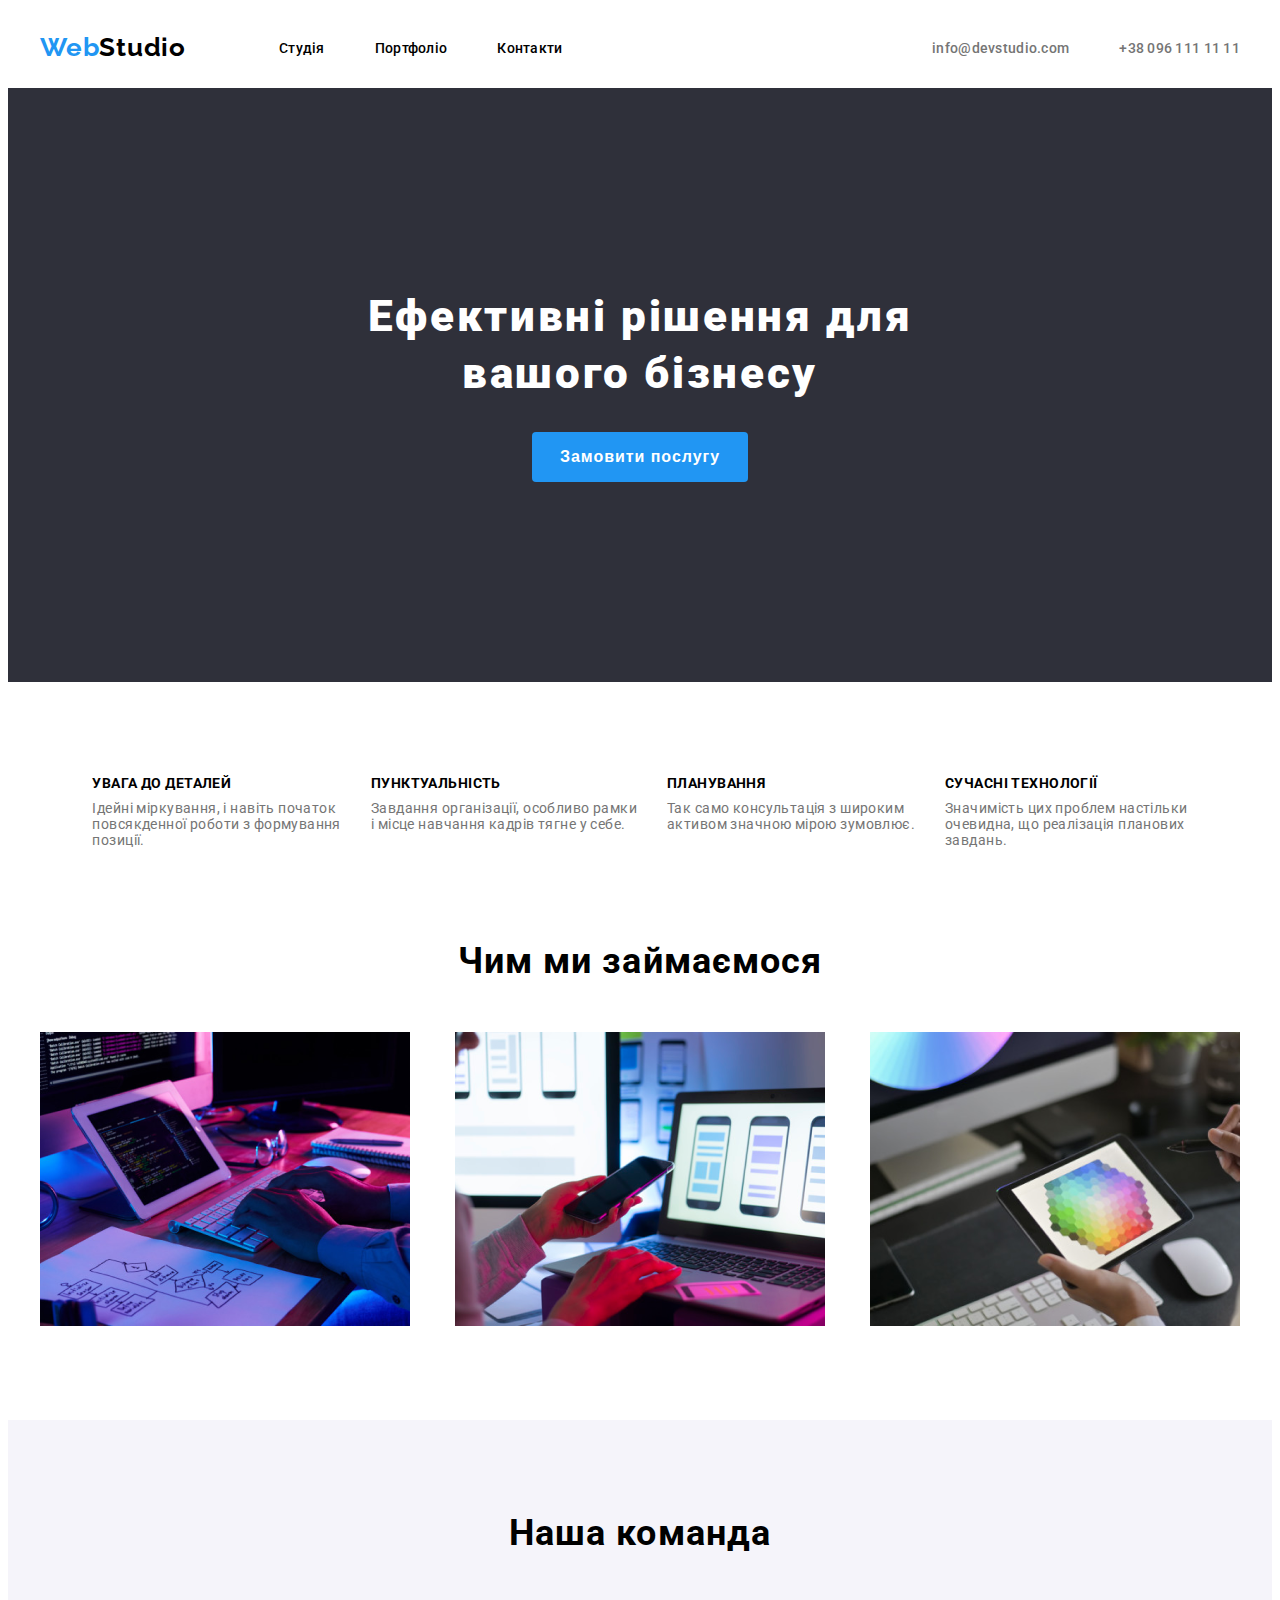
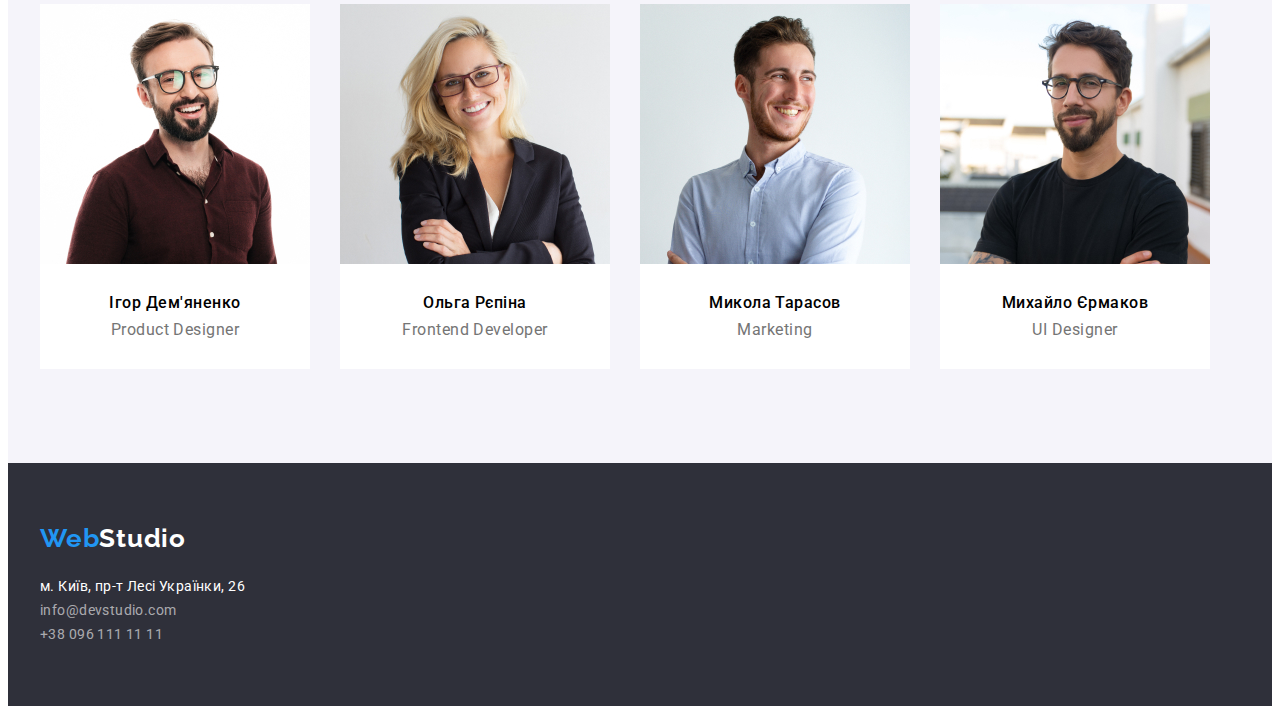
==== index.html @ 675ddae7 "first commit" ====
<!DOCTYPE html>
<html lang="en">

<head>
    <meta charset="UTF-8">
    <meta name="viewport" content="width=device-width, initial-scale=1.0">
    <title>Document</title>
    <link rel="stylesheet"
        href=" https://cdnjs.cloudflare.com/ajax/libs/modern-normalize/2.0.0/modern-normalize.min.css "
        integrity="sha512-4xo8blKMVCiXpTaLzQSLSw3KFOVPWhm/TRtuPVc4WG6kUgjH6J03IBuG7JZPkcWMxJ5huwaBpOpnwYElP/m6wg =="
        crossorigin="anonymous" referrerpolicy="no-referrer" />
    <link rel="preconnect" href="https://fonts.googleapis.com">
    <link rel="preconnect" href="https://fonts.gstatic.com" crossorigin>
    <link
        href="https://fonts.googleapis.com/css2?family=Raleway:wght@700&family=Roboto:wght@400;500;700;900&display=swap"
        rel="stylesheet">
    <!-- <link rel="stylesheet" href=" https://cdnjs.cloudflare.com/ajax/libs/meyer-reset/2.0/reset.min.css " /> -->
    <link rel="stylesheet" href="./css/reset.css">
    <link rel="stylesheet" href="./css/style.css">
</head>

<body>
    <!--Шапка-->
    <header class="header">
        <div class="container">
            <div class="header-wrap">
                <a href="" class="logo">Web<span class="header-logo">Studio</span></a>
                <!--Навігація-->
                <nav class="nav">
                    <ul class="nav-list">
                        <li class="nav-list-item"><a href="./index.html" class="nav-list-link">Студія</a></li>
                        <li class="nav-list-item"><a href="./portfolio.html" class="nav-list-link">Портфоліо</a></li>
                        <li class="nav-list-item"><a href="" class="nav-list-link">Контакти</a></li>
                    </ul>
                </nav>
                <ul class="contacts-list">
                    <li class="contacts-list-item"><a href="mailto:" class="contacts-list-link">info@devstudio.com</a>
                    </li>
                    <li class="contacts-list-item"><a href="tel:" class="contacts-list-link">+38 096 111 11 11</a></li>
                </ul>
            </div>
        </div>
    </header>
    <main>
        <!--Секція герой-->
        <section class="section-hero">
            <div class="container">
                <h1 class="section-hero-title">Ефективні рішення для вашого бізнесу</h1>
                <button class="section-hero-btn">Замовити послугу</button>
            </div>
        </section>
        <!--Особливості-->
        <section class="section-features">
            <div class="container">
                <ul class="features-list">
                    <li class="features-list-item-first">
                        <h2 class="features-list-title">УВАГА ДО ДЕТАЛЕЙ</h2>
                        <p class="features-list-desc">
                            Ідейні міркування, і навіть початок<br>
                            повсякденної роботи з формування<br>
                            позиції.
                        </p>
                    </li>
                    <li class="features-list-item-second">
                        <h2 class="features-list-title">ПУНКТУАЛЬНІСТЬ</h2>
                        <p class="features-list-desc">
                            Завдання організації, особливо рамки<br>
                            і місце навчання кадрів тягне у себе.
                        </p>
                    </li>
                    <li class="features-list-item-third">
                        <h2 class="features-list-title">ПЛАНУВАННЯ</h2>
                        <p class="features-list-desc">
                            Так само консультація з широким<br>
                            активом значною мірою зумовлює.
                        </p>
                    </li>
                    <li class="features-list-item-fourth">
                        <h2 class="features-list-title">СУЧАСНІ ТЕХНОЛОГІЇ</h2>
                        <p class="features-list-desc">
                            Значимість цих проблем настільки<br>
                            очевидна, що реалізація планових<br>
                            завдань.
                        </p>
                    </li>
                </ul>
            </div>
            </div>
        </section>
        <!--Чим ми займаємося-->
        <section class="section-work">
            <div class="container">
                <h3 class="section-work-title">Чим ми займаємося</h3>
                <ul class="work-list">
                    <li class="work-list-item"><img src="./imeges/box 1.png" alt="Зображення" class="work-list-img">
                    </li>
                    <li class="work-list-item"><img src="./imeges/box 2.png" alt="Зображення" class="work-list-img">
                    </li>
                    <li class="work-list-item"><img src="./imeges/box 3.png" alt="Зображення" class="work-list-img">
                    </li>
                </ul>
            </div>
        </section>
        <!--Наша команда-->
        <section class="section-team">
            <div class="container">
                <h4 class="section-team-title">Наша команда</h4>
                <div class="section-team-wrap">
                    <ul class="team-list">
                        <li class="team-list-item">
                            <img src="./imeges/Igor.jpg" alt="Зображення" class="team-list-img" />
                            <div class="team-content-wrap">
                            <h5 class="team-list-title">Ігор Дем'яненко</h5>
                            <p class="team-list-desc">
                                Product Designer
                            </p>
                            </div>
                        </li>
                        <li class="team-list-item">
                            <img src="./imeges/Olga.jpg" alt="Зображення" class="team-list-img" />
                            <div class="team-content-wrap">
                            <h5 class="team-list-title">Ольга Рєпіна</h5>
                            <p class="team-list-desc">
                                Frontend Developer
                            </p>
                            </div>
                        </li>
                        <li class="team-list-item">
                            <img src="./imeges/Nikola.jpg" alt="Зображення" class="team-list-img" />
                            <div class="team-content-wrap">
                            <h5 class="team-list-title">Микола Тарасов</h5>
                            <p class="team-list-desc">
                                Marketing
                            </p>
                            </div>
                        </li>
                        <li class="team-list-item">
                            <img src="./imeges/Mihail (2).jpg" alt="Зображення" class="team-list-img" />
                            <div class="team-content-wrap">
                            <h5 class="team-list-title">Михайло Єрмаков</h5>
                            <p class="team-list-desc">
                                UI Designer
                            </p>
                            </div>
                        </li>
                    </ul>
                </div>
            </div>
        </section>
    </main>
    <!--Підвал-->
    <footer class="footer">
        <div class="container">
            <a href="" class="logo">Web<span class="footer-logo">Studio</span></a>
            <address class="address">
                <ul class="address-list">
                    <li class="adress-list-item">
                        <a href="https://www.google.com/maps/place/%D0%B1%D1%83%D0%BB%D1%8C%D0%B2%D0%B0%D1%80+%D0%9B%D0%B5%D1%81%D1%96+%D0%A3%D0%BA%D1%80%D0%B0%D1%97%D0%BD%D0%BA%D0%B8,+26,+%D0%9A%D0%B8%D1%97%D0%B2,+02000/@50.4265807,30.5358109,17z/data=!3m1!4b1!4m6!3m5!1s0x40d4cf0e033ecbe9:0x57a4dffefec77da0!8m2!3d50.4265807!4d30.5383858!16s%2Fg%2F1tctq5jv?hl=uk-UK&entry=ttu"
                            target="_blank" class="address-list-link location-link">м. Київ, пр-т Лесі Українки, 26</a></li>
                    <li class="adress-list-item"><a href="mailto:" class="address-list-link">info@devstudio.com</a></li>
                    <li class="adress-list-item"><a href="tell:" class="address-list-link">+38 096 111 11 11</a></li>
                </ul>
            </address>
        </div>
    </footer>
</body>

</html>
---- css/style.css ----
body {
   font-family: Roboto;
   font-size: 14px;
}

:root {
   --main-white-color: rgba(255, 255, 255, 1);
   --menu-nav: rgba(33, 33, 33, 1);
   --accent-color: rgba(33, 150, 243, 1);
   --main-text-color: rgba(0, 0, 0, 1);
   --second-text-color: rgba(117, 117, 117, 1);
   
   --footer-adress: rgba(255, 255, 255, 0.6);
   --team-background-color: rgba(245, 244, 250, 1);
   --second-page-container-bg: rgba(238, 238, 238, 1);
   --portfolio-line: rgba(236, 236, 236, 1);
}

.container {
   width: 1200px;
   padding-left: 15px;
   padding-right: 15px;
   margin: 0 auto;
}

.logo {
   font-family: Raleway;
   font-size: 26px;
   font-weight: 700;
   line-height: 1.2;
   letter-spacing: 0.03em;
   color: var(--accent-color);
}

.header-logo{
   color: var(--main-text-color);
}

.header-wrap{
   display: flex;
   gap: 93px;
   align-items: center;
}

.nav-list{
   display: flex;
   gap: 50px;
}

.nav-list-item{
   padding-top: 32px;
   padding-bottom: 32px;
}

.contacts-list{
   display: flex;
   margin-left: auto;
   gap: 50px;
}

.nav-list-link {
   font-weight: 500;
   line-height: 1;
   letter-spacing: 0.02em;
   color: var(--main-text-color);
}

.contacts-list-link {
   font-weight: 500;
   line-height: 1;
   letter-spacing: 0.02em;
   color: var(--second-text-color);
}

.nav-list-link:hover,
.contacts-list-link:hover {
   color: rgba(33, 150, 243, 1);
}

.section-hero {
   padding-top: 200px;
   padding-bottom: 200px;
   background-color: rgba(47, 48, 58, 1);
}

.hero-title {
   font-size: 44px;
   font-weight: 900;
   line-height: 1;
   letter-spacing: 0.06em;
}

.hero-btn {
   font-size: 16px;
   font-weight: 700;
   line-height: 1, 1;
   letter-spacing: 0.06em;
}

.features-list{
   display: flex;
   justify-content: center;
   gap: 30px;
}

.features-list-title {
   font-size: 14px;
   font-weight: 700;
   line-height: 1;
   letter-spacing: 0.03em;
   color: var(--main-text-color);
}

.features-list-desc{
   font-size: 14px;
   font-weight: 400;
   line-height: 1, 1;
   letter-spacing: 0.03em;
   color: var(--second-text-color);
   margin-top: 10px;
}

.work-list{
   display: flex;
   justify-content:space-between;
}

.section-work-title {
   font-size: 36px;
   font-weight: 700;
   line-height: 1, 2;
   letter-spacing: 0.03em;
   margin-bottom: 50px;
}

.team-title {
   font-size: 36px;
   font-weight: 700;
   line-height: 1, 2;
   letter-spacing: 0.03em;
}




.section-hero-title{
      font-size: 44px;
      font-weight: 900;
      line-height: 1.3;
      letter-spacing: 0.06em;
      text-align: center;
      max-width: 696px;
      margin: 0 auto;
      color: var(--main-white-color);
}

.section-hero-btn{
   width: 216px;
   height: 50px;
   border-radius: 4px;
   background-color: var(--accent-color);
      font-size: 16px;
      font-weight: 700;
      line-height: 1.8;
      letter-spacing: 0.06em;
      text-align: center;
      color: var(--main-white-color);
      display: block;
      margin: 0 auto;
      margin-top: 30px;
}

.section-features {
   padding-top: 94px;
   padding-bottom: 94px;
}

.section-work {
   padding-bottom: 94px;
}

.section-work-title{
      font-size: 36px;
      font-weight: 700;
      line-height: 1.1;
      letter-spacing: 0.03em;
      text-align: center;
}

.section-team {
   padding-top: 94px;
   padding-bottom: 94px;
   background-color: var(--team-background-color);
}

.section-team-title{
      font-size: 36px;
      font-weight: 700;
      line-height: 1.1;
      letter-spacing: 0.03em;
      text-align: center;
      margin-bottom: 50px;
}

.team-list-item{
   background-color: var(--main-white-color);
}

.team-list-title{
      font-size: 16px;
      font-weight: 500;
      line-height: 1.1;
      letter-spacing: 0.03em;
      color: var(--main-text-color);
      text-align: center;
}

.team-list-desc{
      font-size: 16px;
      font-weight: 400;
      line-height: 1.1;
      letter-spacing: 0.03em;
      text-align: center;
      color: var(--second-text-color);
      margin-top: 10px;
}

.team-list{
   display: flex;
   gap: 30px;
}

.team-content-wrap{
   padding-top: 30px;
   padding-bottom: 30px;
}

.footer {
   padding-top: 60px;
   padding-bottom: 60px;
}


.portfolio-section {
   padding-top: 94px;
   padding-bottom: 94px;
}

.filters-list {
   margin-bottom: 30px;
}

.footer{
   padding-top: 60px;
   padding-bottom: 60px;
   background-color: rgba(47, 48, 58, 1);
}

.footer-logo{
   font-size: 26px;
   font-weight: 700;
   line-height: 31px;
   letter-spacing: 0.03em;
   text-align: left;
   color: var(--accent-color);
}

.footer-logo{
      color: var(--main-white-color)
}

.address-list-link{
   font-weight: 400;
   font-size: 14px;
   letter-spacing: 0.03em;
   line-height: 24px;
   text-align: left;
   color: var(--footer-adress);
}

.location-link{
   color: var(--main-white-color);
}

.address{
   margin-top: 20px;
}

/* portfolio */

.section-portfolio{
   padding-top: 94px;
   padding-bottom: 94px;
}

.filters-list{
   margin-bottom: 50px;
   gap: 8px;
   display: flex;
   justify-content: center;
}

.filters-list-item{
      font-size: 16px;
      font-weight: 500;
      line-height: 1;
      letter-spacing: 0.03em;
      text-align: center;
}

.filters-list-btn{
      font-size: 16px;
      font-weight: 500;
      line-height: 1;
      letter-spacing: 0.03em;
      text-align: center;
      padding: 6px 22px;
      background-color: var(--team-background-color);
      color: var(--menu-nav);
}

.filters-list-btn:hover{
   background-color: var(--accent-color);
   color: var(--main-white-color);
}

.portfolio-list{
   display: flex;
   flex-wrap: wrap;
   gap: 30px;
}

.portfolio-list-item{
   border: 1px solid rgba(238, 238, 238, 1);
   width: calc((100% - 60px)/3);
}

.portfolio-list-title{
      font-size: 18px;
      font-weight: 700;
      line-height: 2;
      letter-spacing: 0.06em;
      margin-bottom: 4px;
}

.portfolio-list-text{
      font-size: 16px;
      font-weight: 400;
      line-height: 1;
      letter-spacing: 0.03em;
}

.portfolio-list-div{
   padding: 20px 24px;
}
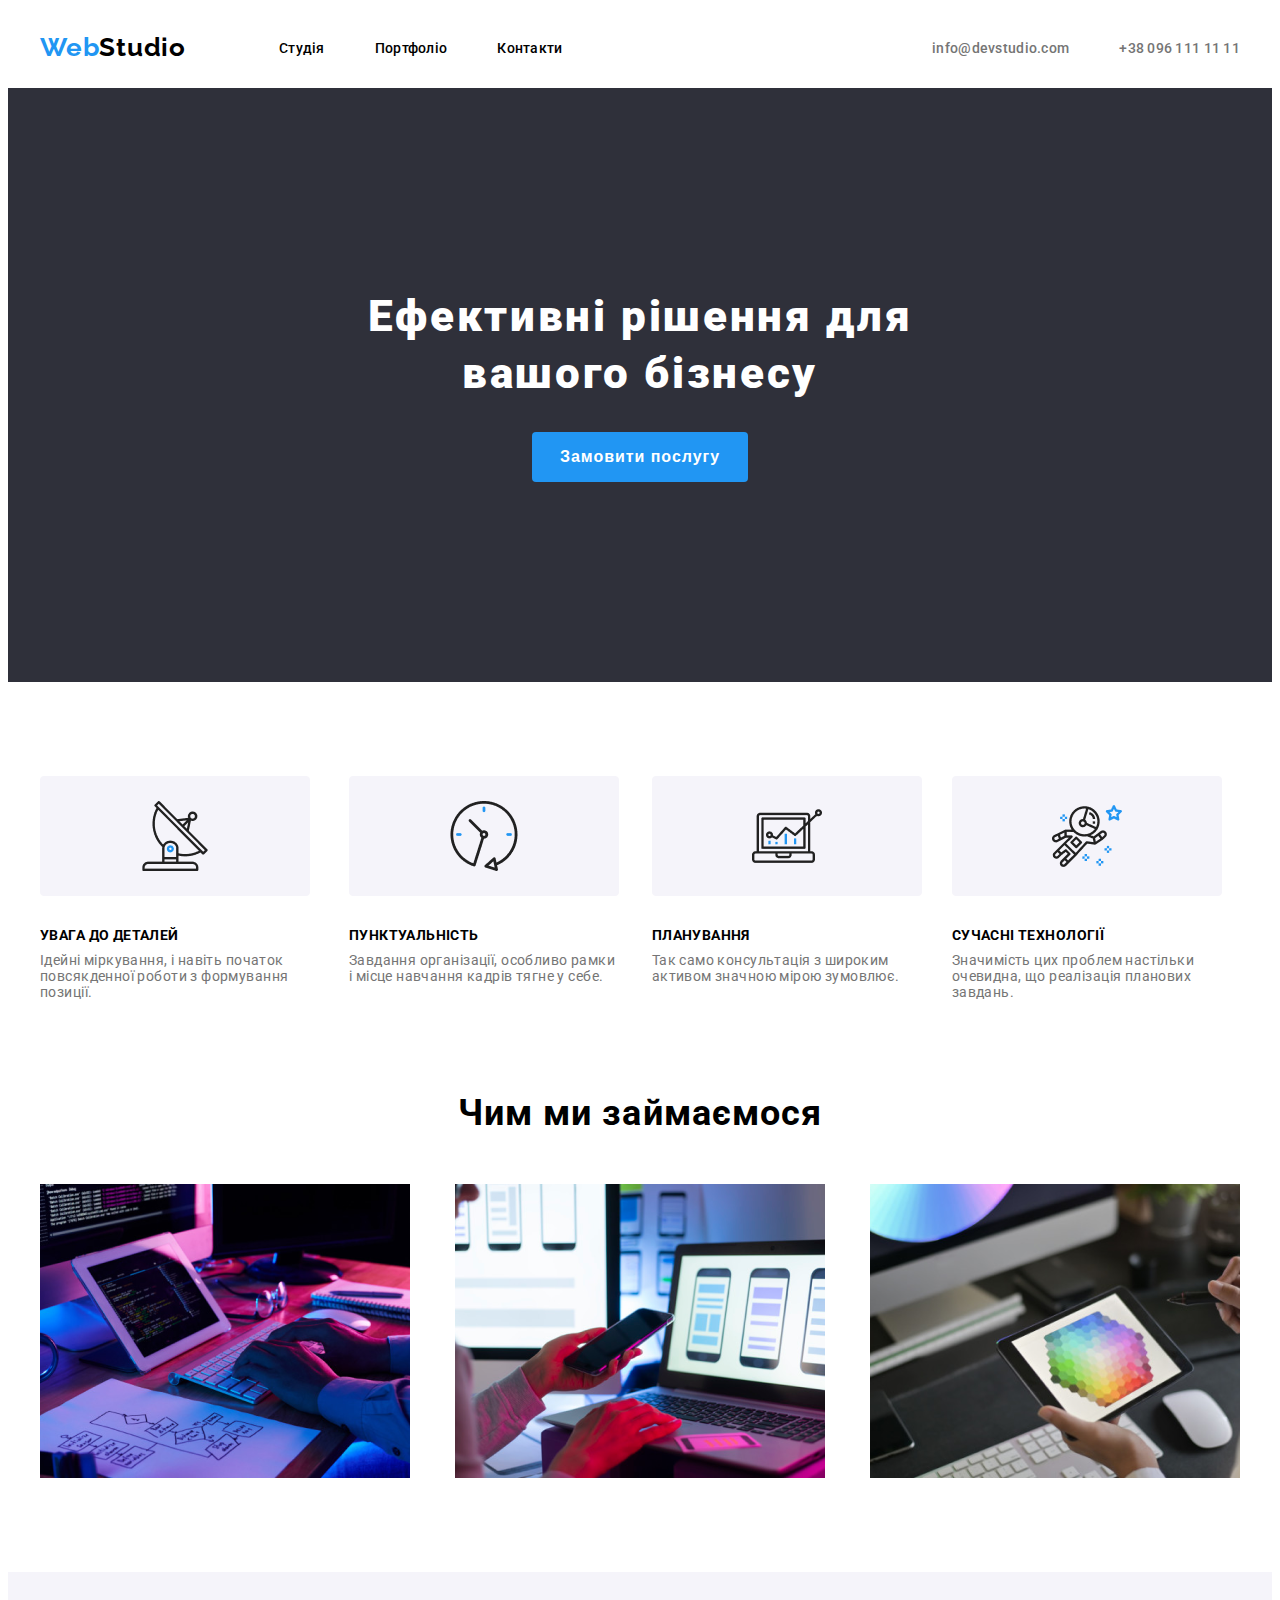
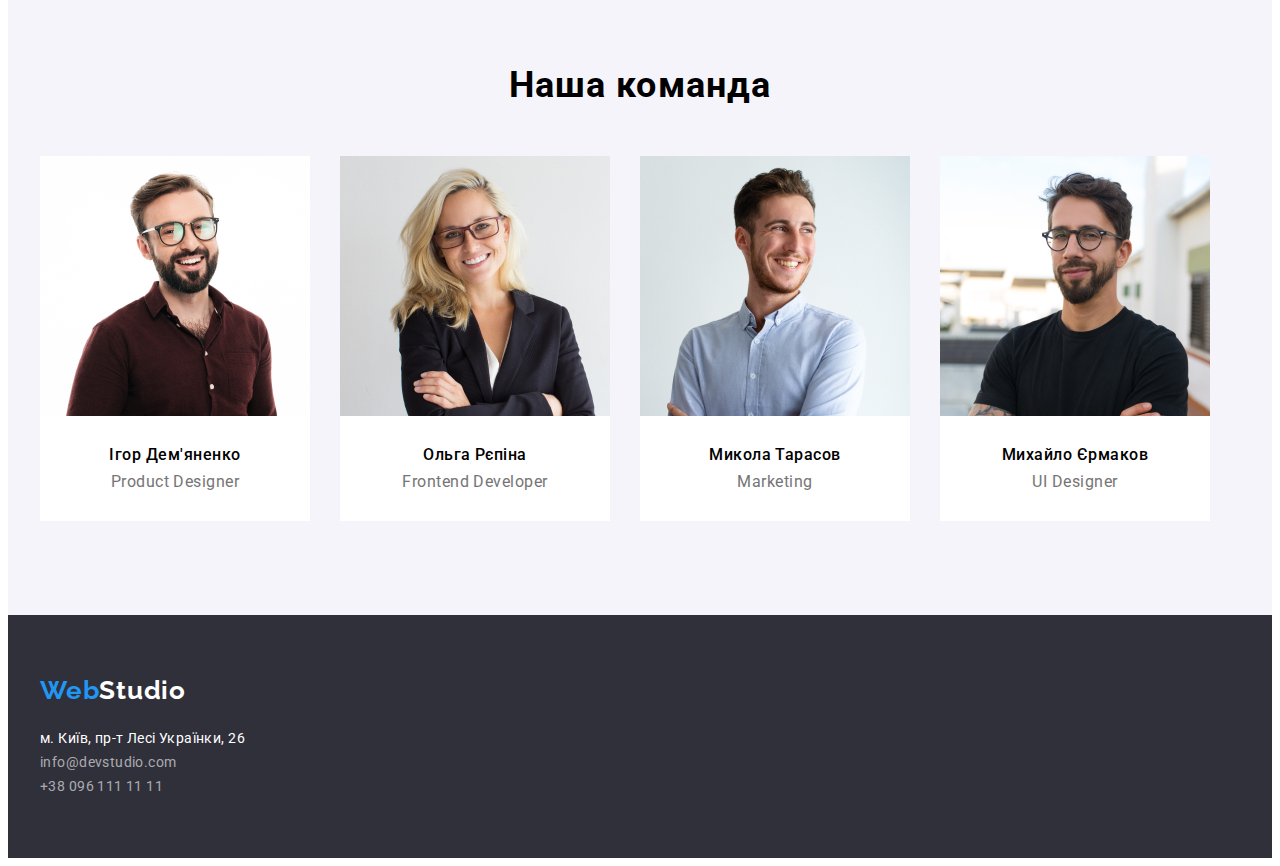
==== commit c324644f: "push" ====
--- a/index.html
+++ b/index.html
@@ -54,7 +54,7 @@
             <div class="container">
                 <ul class="features-list">
                     <li class="features-list-item-first">
-                        <h2 class="features-list-title">УВАГА ДО ДЕТАЛЕЙ</h2>
+                        <h2 class="features-list-title antena">УВАГА ДО ДЕТАЛЕЙ</h2>
                         <p class="features-list-desc">
                             Ідейні міркування, і навіть початок<br>
                             повсякденної роботи з формування<br>
@@ -62,21 +62,21 @@
                         </p>
                     </li>
                     <li class="features-list-item-second">
-                        <h2 class="features-list-title">ПУНКТУАЛЬНІСТЬ</h2>
+                        <h2 class="features-list-title clock">ПУНКТУАЛЬНІСТЬ</h2>
                         <p class="features-list-desc">
                             Завдання організації, особливо рамки<br>
                             і місце навчання кадрів тягне у себе.
                         </p>
                     </li>
                     <li class="features-list-item-third">
-                        <h2 class="features-list-title">ПЛАНУВАННЯ</h2>
+                        <h2 class="features-list-title desctop">ПЛАНУВАННЯ</h2>
                         <p class="features-list-desc">
                             Так само консультація з широким<br>
                             активом значною мірою зумовлює.
                         </p>
                     </li>
                     <li class="features-list-item-fourth">
-                        <h2 class="features-list-title">СУЧАСНІ ТЕХНОЛОГІЇ</h2>
+                        <h2 class="features-list-title astronaft">СУЧАСНІ ТЕХНОЛОГІЇ</h2>
                         <p class="features-list-desc">
                             Значимість цих проблем настільки<br>
                             очевидна, що реалізація планових<br>
--- a/css/style.css
+++ b/css/style.css
@@ -352,4 +352,40 @@
 
 .portfolio-list-div{
    padding: 20px 24px;
+}
+
+.antena::before{
+   content: "";
+   background-image: url("/imeges/antena.png");
+   width: 270px;
+   height: 120px;
+   display: inline-block;
+   margin-bottom: 30px;
+}
+
+.clock::before{
+   content: "";
+   background-image: url("/imeges/clock.png");
+   width: 270px;
+   height: 120px;
+   display: inline-block;
+   margin-bottom: 30px;
+}
+
+.desctop::before{
+   content: "";
+   background-image: url("/imeges/desctop.png");
+   width: 270px;
+   height: 120px;
+   display: inline-block;
+   margin-bottom: 30px;
+}
+
+.astronaft::before{
+   content: "";
+   background-image: url("/imeges/astronaft.png");
+   width: 270px;
+   height: 120px;
+   display: inline-block;
+   margin-bottom: 30px;
 }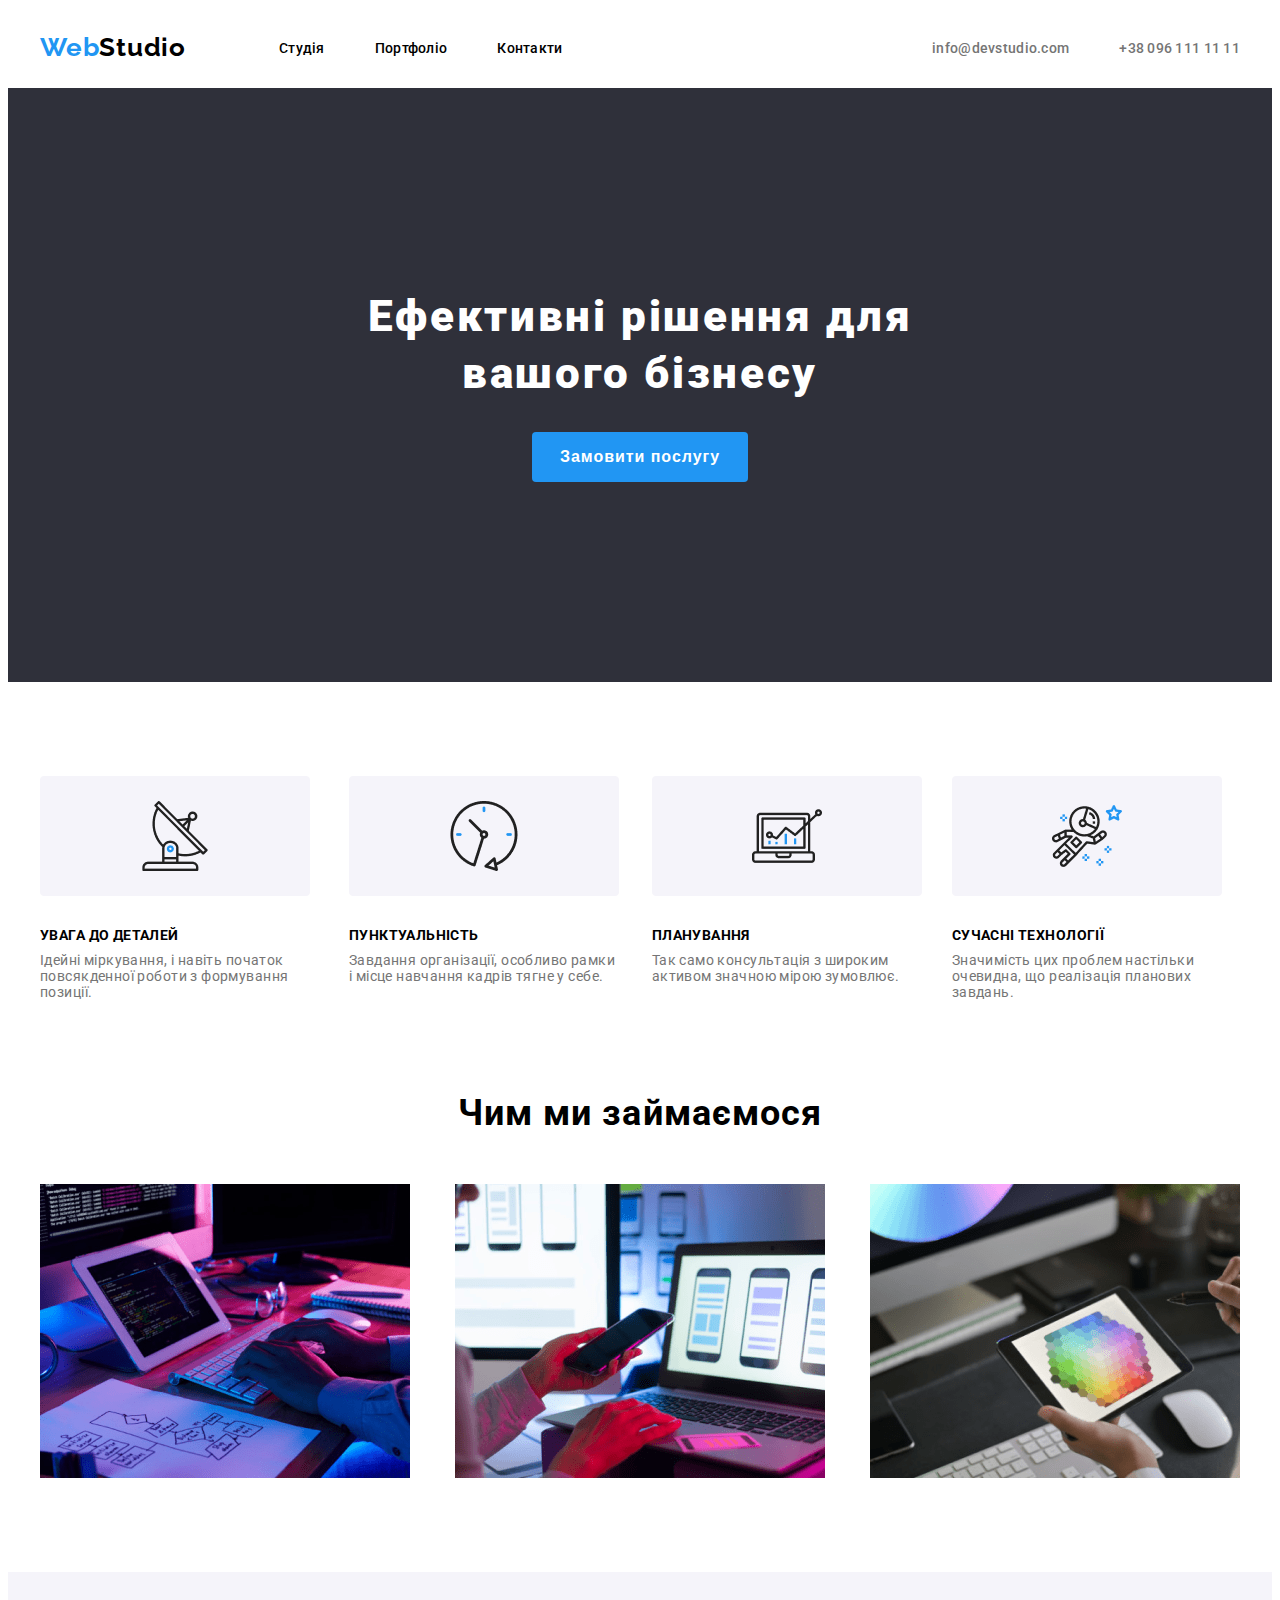
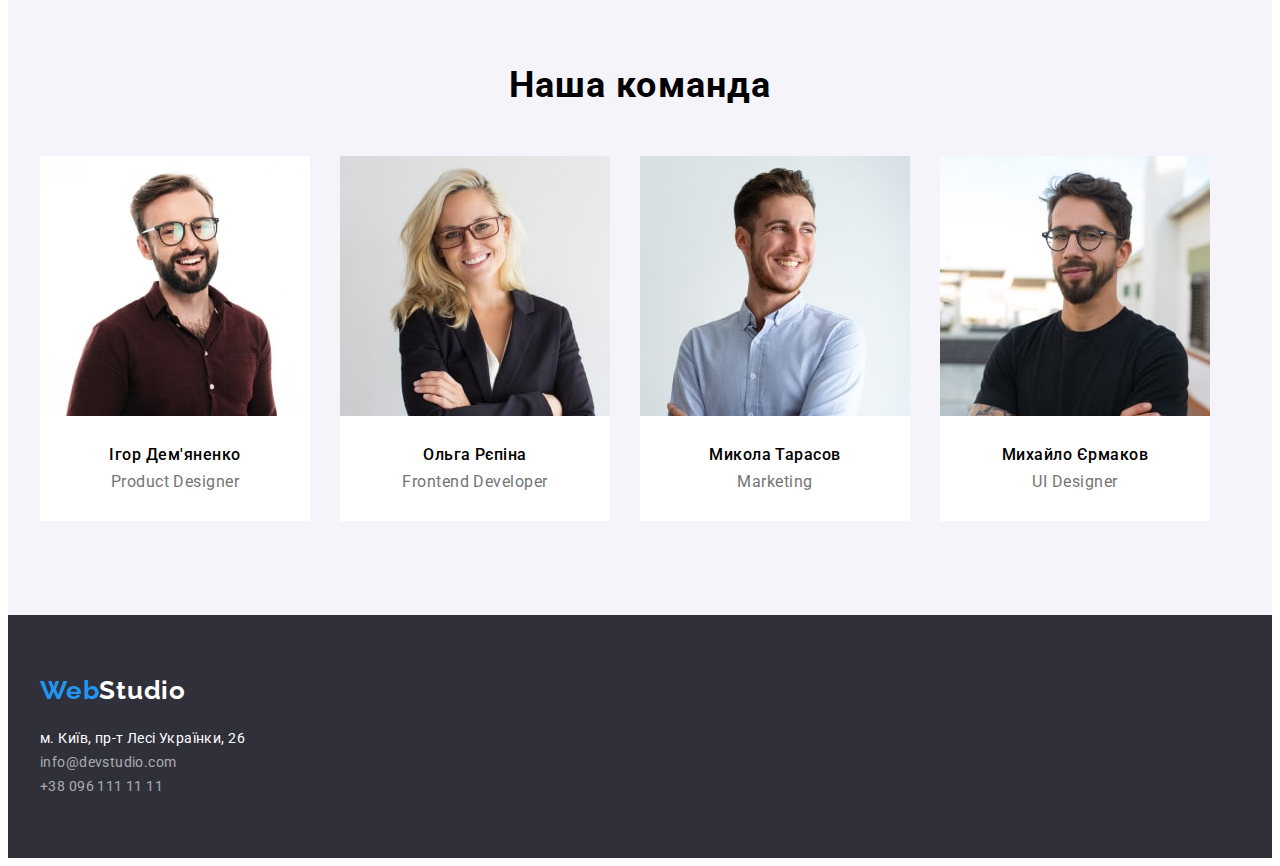
==== commit 11fde441: "push" ====
--- a/index.html
+++ b/index.html
@@ -92,11 +92,11 @@
             <div class="container">
                 <h3 class="section-work-title">Чим ми займаємося</h3>
                 <ul class="work-list">
-                    <li class="work-list-item"><img src="./imeges/box 1.png" alt="Зображення" class="work-list-img">
+                    <li class="work-list-item"><img src="./imeges/box 1-min.png" alt="Зображення" class="work-list-img">
                     </li>
-                    <li class="work-list-item"><img src="./imeges/box 2.png" alt="Зображення" class="work-list-img">
+                    <li class="work-list-item"><img src="./imeges/box 2-min.png" alt="Зображення" class="work-list-img">
                     </li>
-                    <li class="work-list-item"><img src="./imeges/box 3.png" alt="Зображення" class="work-list-img">
+                    <li class="work-list-item"><img src="./imeges/box 3-min.png" alt="Зображення" class="work-list-img">
                     </li>
                 </ul>
             </div>
@@ -108,7 +108,7 @@
                 <div class="section-team-wrap">
                     <ul class="team-list">
                         <li class="team-list-item">
-                            <img src="./imeges/Igor.jpg" alt="Зображення" class="team-list-img" />
+                            <img src="./imeges/Igor-min.jpg" alt="Зображення" class="team-list-img" />
                             <div class="team-content-wrap">
                             <h5 class="team-list-title">Ігор Дем'яненко</h5>
                             <p class="team-list-desc">
@@ -117,7 +117,7 @@
                             </div>
                         </li>
                         <li class="team-list-item">
-                            <img src="./imeges/Olga.jpg" alt="Зображення" class="team-list-img" />
+                            <img src="./imeges/Olga-min.jpg" alt="Зображення" class="team-list-img" />
                             <div class="team-content-wrap">
                             <h5 class="team-list-title">Ольга Рєпіна</h5>
                             <p class="team-list-desc">
@@ -126,7 +126,7 @@
                             </div>
                         </li>
                         <li class="team-list-item">
-                            <img src="./imeges/Nikola.jpg" alt="Зображення" class="team-list-img" />
+                            <img src="./imeges/Nikola-min.jpg" alt="Зображення" class="team-list-img" />
                             <div class="team-content-wrap">
                             <h5 class="team-list-title">Микола Тарасов</h5>
                             <p class="team-list-desc">
@@ -135,7 +135,7 @@
                             </div>
                         </li>
                         <li class="team-list-item">
-                            <img src="./imeges/Mihail (2).jpg" alt="Зображення" class="team-list-img" />
+                            <img src="./imeges/Mihail-min.jpg" alt="Зображення" class="team-list-img" />
                             <div class="team-content-wrap">
                             <h5 class="team-list-title">Михайло Єрмаков</h5>
                             <p class="team-list-desc">
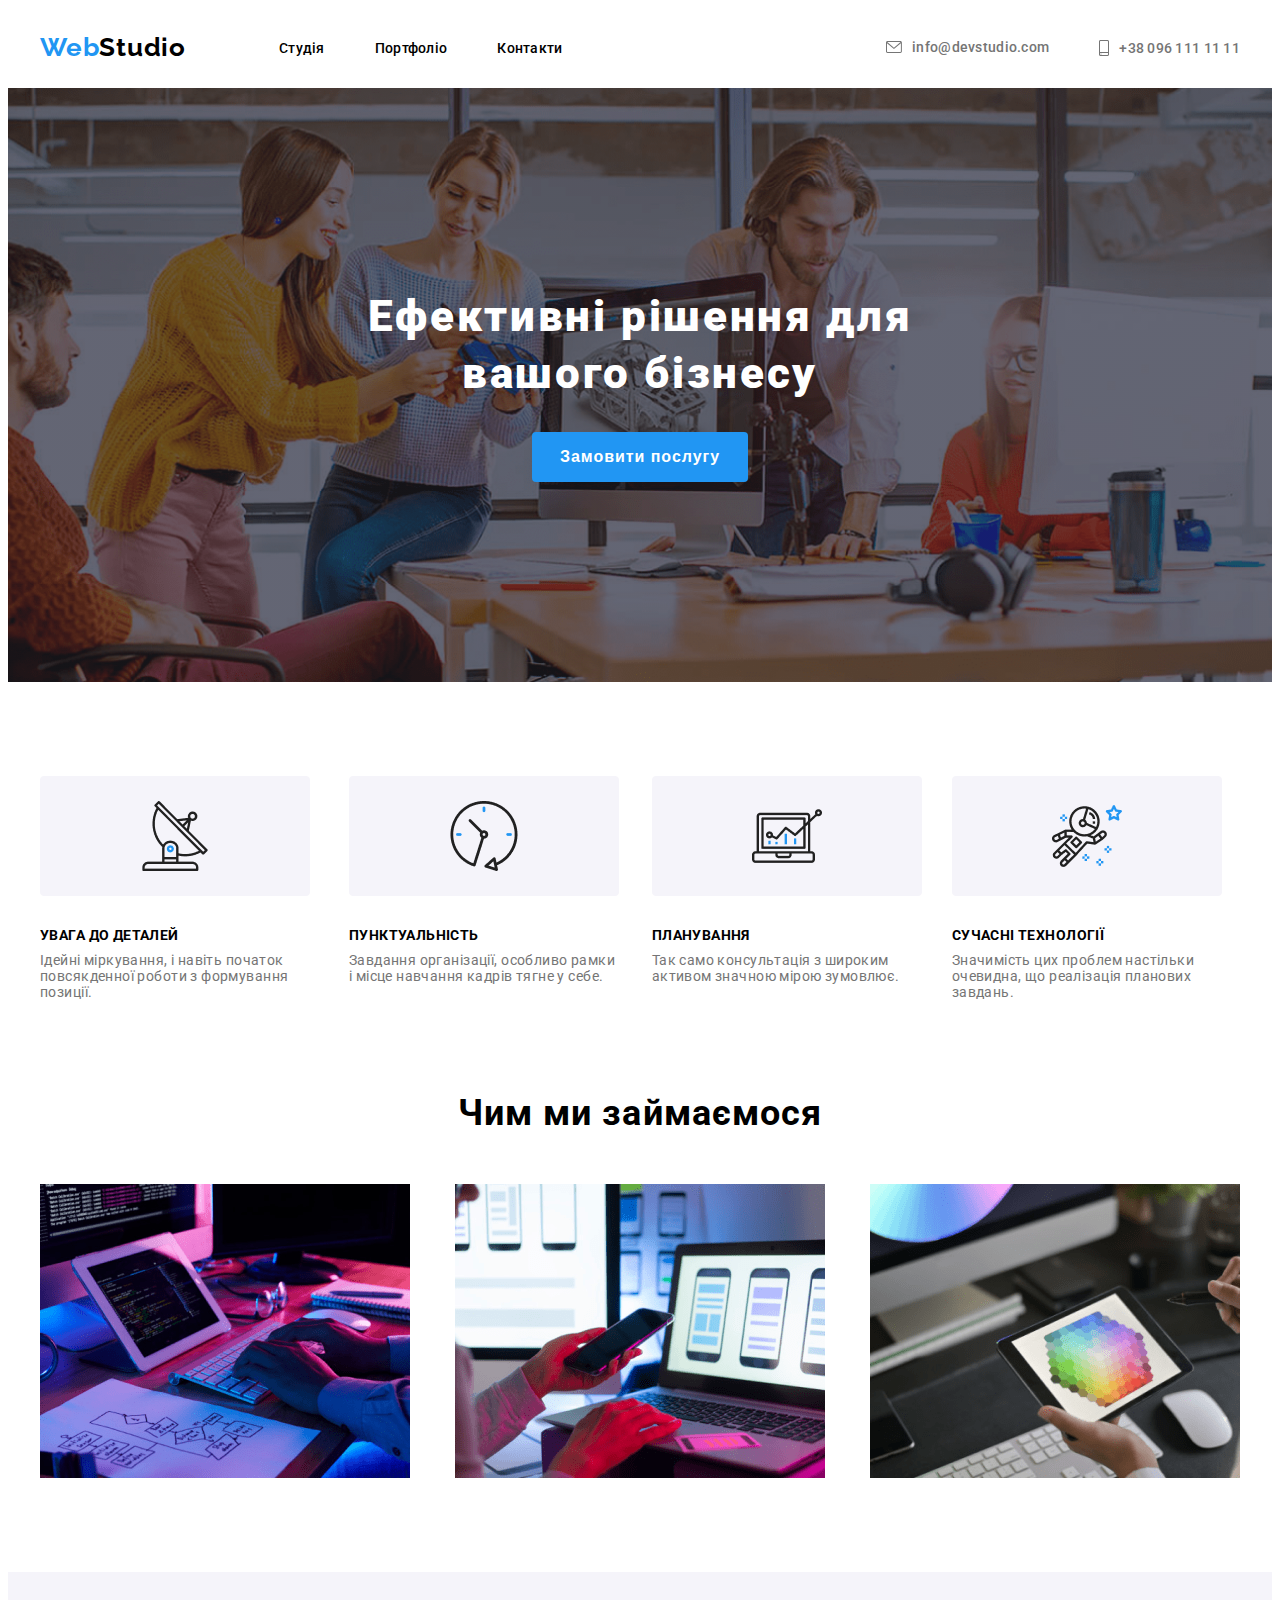
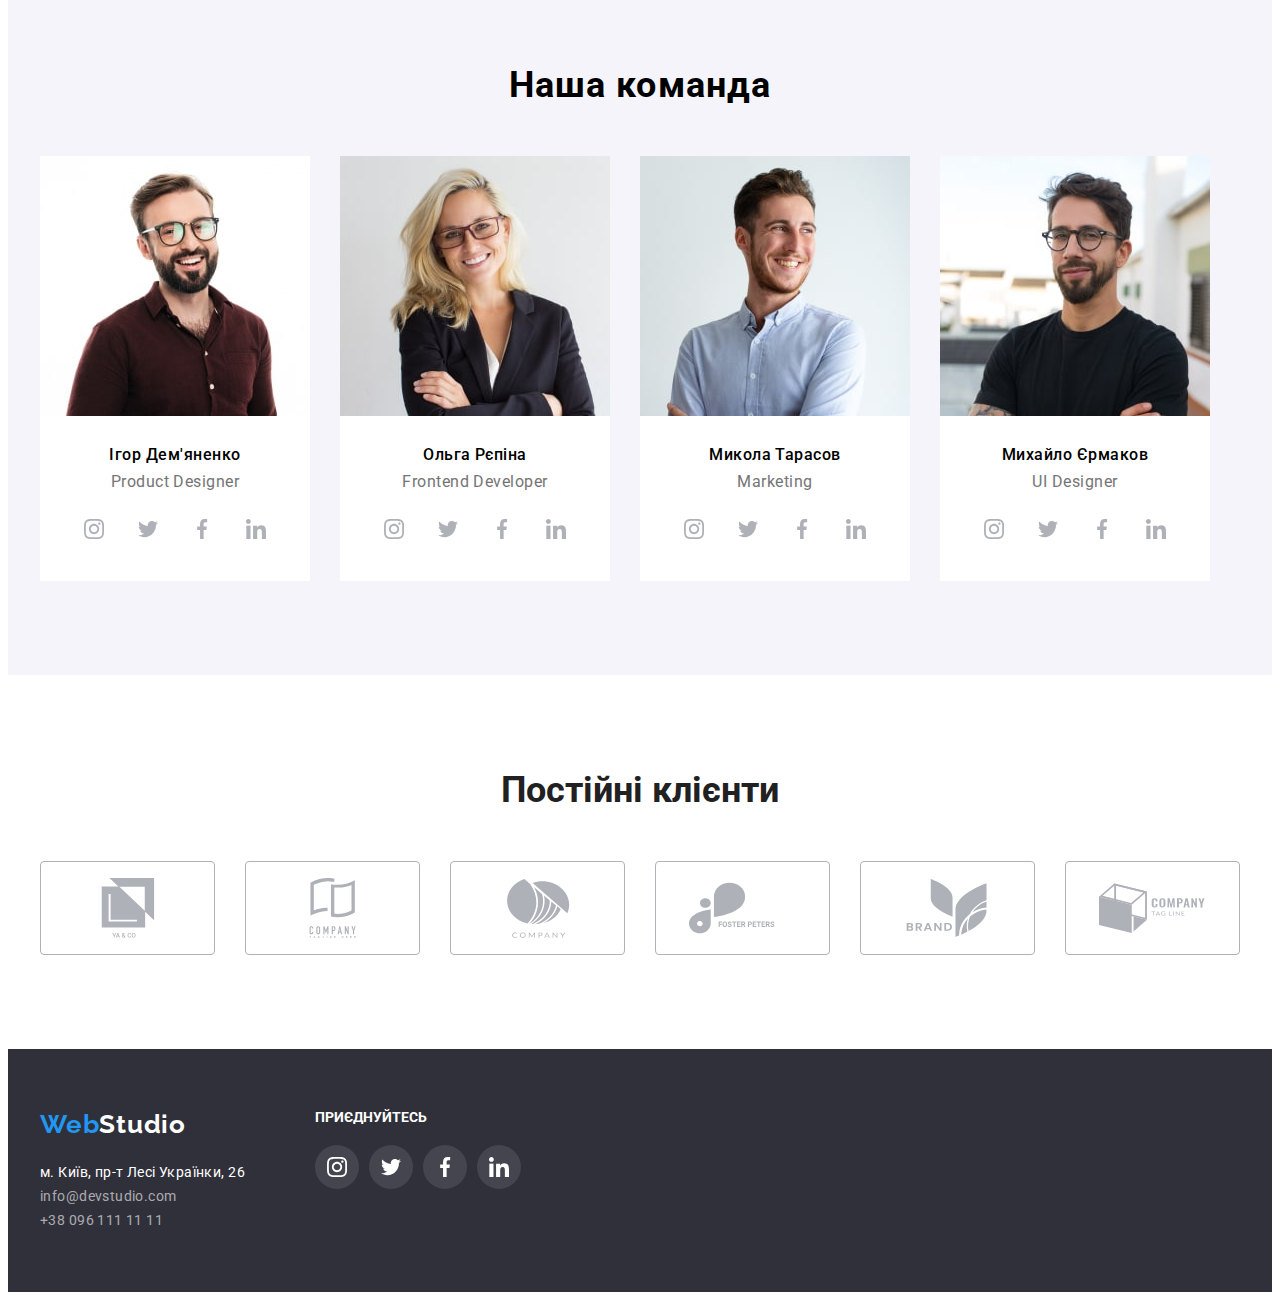
==== commit fea3b6e8: "push" ====
--- a/index.html
+++ b/index.html
@@ -29,14 +29,28 @@
                 <nav class="nav">
                     <ul class="nav-list">
                         <li class="nav-list-item"><a href="./index.html" class="nav-list-link">Студія</a></li>
-                        <li class="nav-list-item"><a href="./portfolio.html" class="nav-list-link">Портфоліо</a></li>
+                        <li class="nav-list-item"><a href="./portfolio.html" class="nav-list-link">Портфоліо</a></li> 
+                        
                         <li class="nav-list-item"><a href="" class="nav-list-link">Контакти</a></li>
                     </ul>
                 </nav>
                 <ul class="contacts-list">
-                    <li class="contacts-list-item"><a href="mailto:" class="contacts-list-link">info@devstudio.com</a>
-                    </li>
-                    <li class="contacts-list-item"><a href="tel:" class="contacts-list-link">+38 096 111 11 11</a></li>
+                    <li class="contacts-list-item">
+                        <a href="" class="contacts-list-link">
+                            <svg width="16" height="12" class="contacts-list-svg">
+                                <use href="./imeges/symbol-defs.svg#icon-envelope"></use>
+                            </svg>
+                            info@devstudio.com
+                        </a>
+                    </li>
+                    <li class="contacts-list-item">
+                        <a href="" class="contacts-list-link">
+                            <svg width="10" height="16" class="contacts-list-svg">
+                                <use href="./imeges/symbol-defs.svg#icon-smartphone"></use>
+                            </svg>
+                            +38 096 111 11 11
+                        </a>
+                    </li>
                 </ul>
             </div>
         </div>
@@ -114,6 +128,36 @@
                             <p class="team-list-desc">
                                 Product Designer
                             </p>
+                            <ul class="team-social-list">
+                                <li class="team-social-list-item">
+                                    <a href="" class="team-social-list-link">
+                                        <svg width="20" height="20" class="team-social-list-svg">
+                                            <use href="./imeges/symbol-defs.svg#icon-instagram"></use>
+                                        </svg>
+                                    </a>
+                                </li>
+                                <li class="team-social-list-item">
+                                    <a href="" class="team-social-list-link">
+                                        <svg width="20" height="20" class="team-social-list-svg">
+                                            <use href="./imeges/symbol-defs.svg#icon-twitter"></use>
+                                        </svg>
+                                    </a>
+                                </li>
+                                <li class="team-social-list-item">
+                                    <a href="" class="team-social-list-link">
+                                        <svg width="20" height="20" class="team-social-list-svg">
+                                            <use href="./imeges/symbol-defs.svg#icon-facebook"></use>
+                                        </svg>
+                                    </a>
+                                </li>
+                                <li class="team-social-list-item">
+                                    <a href="" class="team-social-list-link">
+                                        <svg width="20" height="20" class="team-social-list-svg">
+                                            <use href="./imeges/symbol-defs.svg#icon-linkedin"></use>
+                                        </svg>
+                                    </a>
+                                </li>
+                            </ul>
                             </div>
                         </li>
                         <li class="team-list-item">
@@ -123,6 +167,36 @@
                             <p class="team-list-desc">
                                 Frontend Developer
                             </p>
+                            <ul class="team-social-list">
+                                <li class="team-social-list-item">
+                                    <a href="" class="team-social-list-link">
+                                        <svg width="20" height="20" class="team-social-list-svg">
+                                            <use href="./imeges/symbol-defs.svg#icon-instagram"></use>
+                                        </svg>
+                                    </a>
+                                </li>
+                                <li class="team-social-list-item">
+                                    <a href="" class="team-social-list-link">
+                                        <svg width="20" height="20" class="team-social-list-svg">
+                                            <use href="./imeges/symbol-defs.svg#icon-twitter"></use>
+                                        </svg>
+                                    </a>
+                                </li>
+                                <li class="team-social-list-item">
+                                    <a href="" class="team-social-list-link">
+                                        <svg width="20" height="20" class="team-social-list-svg">
+                                            <use href="./imeges/symbol-defs.svg#icon-facebook"></use>
+                                        </svg>
+                                    </a>
+                                </li>
+                                <li class="team-social-list-item">
+                                    <a href="" class="team-social-list-link">
+                                        <svg width="20" height="20" class="team-social-list-svg">
+                                            <use href="./imeges/symbol-defs.svg#icon-linkedin"></use>
+                                        </svg>
+                                    </a>
+                                </li>
+                            </ul>
                             </div>
                         </li>
                         <li class="team-list-item">
@@ -132,6 +206,36 @@
                             <p class="team-list-desc">
                                 Marketing
                             </p>
+                            <ul class="team-social-list">
+                                <li class="team-social-list-item">
+                                    <a href="" class="team-social-list-link">
+                                        <svg width="20" height="20" class="team-social-list-svg">
+                                            <use href="./imeges/symbol-defs.svg#icon-instagram"></use>
+                                        </svg>
+                                    </a>
+                                </li>
+                                <li class="team-social-list-item">
+                                    <a href="" class="team-social-list-link">
+                                        <svg width="20" height="20" class="team-social-list-svg">
+                                            <use href="./imeges/symbol-defs.svg#icon-twitter"></use>
+                                        </svg>
+                                    </a>
+                                </li>
+                                <li class="team-social-list-item">
+                                    <a href="" class="team-social-list-link">
+                                        <svg width="20" height="20" class="team-social-list-svg">
+                                            <use href="./imeges/symbol-defs.svg#icon-facebook"></use>
+                                        </svg>
+                                    </a>
+                                </li>
+                                <li class="team-social-list-item">
+                                    <a href="" class="team-social-list-link">
+                                        <svg width="20" height="20" class="team-social-list-svg">
+                                            <use href="./imeges/symbol-defs.svg#icon-linkedin"></use>
+                                        </svg>
+                                    </a>
+                                </li>
+                            </ul>
                             </div>
                         </li>
                         <li class="team-list-item">
@@ -141,16 +245,98 @@
                             <p class="team-list-desc">
                                 UI Designer
                             </p>
+                            <ul class="team-social-list">
+                                <li class="team-social-list-item">
+                                    <a href="" class="team-social-list-link">
+                                        <svg width="20" height="20" class="team-social-list-svg">
+                                            <use href="./imeges/symbol-defs.svg#icon-instagram"></use>
+                                        </svg>
+                                    </a>
+                                </li>
+                                <li class="team-social-list-item">
+                                    <a href="" class="team-social-list-link">
+                                        <svg width="20" height="20" class="team-social-list-svg">
+                                            <use href="./imeges/symbol-defs.svg#icon-twitter"></use>
+                                        </svg>
+                                    </a>
+                                </li>
+                                <li class="team-social-list-item">
+                                    <a href="" class="team-social-list-link">
+                                        <svg width="20" height="20" class="team-social-list-svg">
+                                            <use href="./imeges/symbol-defs.svg#icon-facebook"></use>
+                                        </svg>
+                                    </a>
+                                </li>
+                                <li class="team-social-list-item">
+                                    <a href="" class="team-social-list-link">
+                                        <svg width="20" height="20" class="team-social-list-svg">
+                                            <use href="./imeges/symbol-defs.svg#icon-linkedin"></use>
+                                        </svg>
+                                    </a>
+                                </li>
+                            </ul>
                             </div>
                         </li>
                     </ul>
                 </div>
             </div>
         </section>
+<!-- Постійні клієнти -->
+        <section class="section-clients">
+            <div class="container">
+            <h4 class="section-clients-list-text">Постійні клієнти</h4>
+            <ul class="section-clients-list">
+                <li class="section-clients-list-item">
+                    <a href="" class="section-clients-list-link">
+                        <svg width="106" height="60" class="section-clients-list-svg">
+                            <use href="./imeges/symbol-defs.svg#icon-ya-co"></use>
+                        </svg>
+                    </a>
+                </li>
+                <li class="section-clients-list-item">
+                    <a href="" class="section-clients-list-link">
+                        <svg width="106" height="60" class="section-clients-list-svg">
+                            <use href="./imeges/symbol-defs.svg#icon-teg-line-here"></use>
+                        </svg>
+                    </a>
+                </li>
+                <li class="section-clients-list-item">
+                    <a href="" class="section-clients-list-link">
+                        <svg width="106" height="60" class="section-clients-list-svg">
+                            <use href="./imeges/symbol-defs.svg#icon-company"></use>
+                        </svg>
+                    </a>
+                </li>
+                <li class="section-clients-list-item">
+                    <a href="" class="section-clients-list-link">
+                        <svg width="106" height="60" class="section-clients-list-svg">
+                            <use href="./imeges/symbol-defs.svg#icon-foster-peters"></use>
+                        </svg>
+                    </a>
+                </li>
+                <li class="section-clients-list-item">
+                    <a href="" class="section-clients-list-link">
+                        <svg width="106" height="60" class="section-clients-list-svg">
+                            <use href="./imeges/symbol-defs.svg#icon-brand"></use>
+                        </svg>
+                    </a>
+                </li>
+                <li class="section-clients-list-item">
+                    <a href="" class="section-clients-list-link">
+                        <svg width="106" height="60" class="section-clients-list-svg">
+                            <use href="./imeges/symbol-defs.svg#icon-tag-line"></use>
+                        </svg>
+                    </a>
+                </li>
+            </ul>
+            </div>
+        </section>
     </main>
     <!--Підвал-->
     <footer class="footer">
         <div class="container">
+            <div class="footer-wrap">
+            <div class="footer-address">
             <a href="" class="logo">Web<span class="footer-logo">Studio</span></a>
             <address class="address">
                 <ul class="address-list">
@@ -161,8 +347,43 @@
                     <li class="adress-list-item"><a href="tell:" class="address-list-link">+38 096 111 11 11</a></li>
                 </ul>
             </address>
+            </div>
+            <div class="footer-social-links">
+                <p class="footer-text">ПРИЄДНУЙТЕСЬ</p>
+                <ul class="footer-list">
+                    <li class="footer-list-item">
+                        <a href="" class="footer-list-link">
+                            <svg width="20" height="20" class="footer-list-svg">
+                                <use href="./imeges/symbol-defs.svg#icon-instagram"></use>
+                            </svg>
+                        </a>
+                    </li>
+                    <li class="footer-list-item">
+                        <a href="" class="footer-list-link">
+                            <svg width="20" height="20" class="footer-list-svg">
+                                <use href="./imeges/symbol-defs.svg#icon-twitter"></use>
+                            </svg>
+                        </a>
+                    </li>
+                    <li class="footer-list-item">
+                        <a href="" class="footer-list-link">
+                            <svg width="20" height="20" class="footer-list-svg">
+                                <use href="./imeges/symbol-defs.svg#icon-facebook"></use>
+                            </svg>
+                        </a>
+                    </li>
+                    <li class="footer-list-item">
+                        <a href="" class="footer-list-link">
+                            <svg width="20" height="20" class="footer-list-svg">
+                                <use href="./imeges/symbol-defs.svg#icon-linkedin"></use>
+                            </svg>
+                        </a>
+                    </li>
+                </ul>
+            </div>
         </div>
-    </footer>
+    </div>
+</footer>
 </body>
 
 </html>--- a/css/style.css
+++ b/css/style.css
@@ -58,6 +58,10 @@
    gap: 50px;
 }
 
+.contacts-list-svg{
+   fill: currentColor;
+}
+
 .nav-list-link {
    font-weight: 500;
    line-height: 1;
@@ -70,6 +74,9 @@
    line-height: 1;
    letter-spacing: 0.02em;
    color: var(--second-text-color);
+   display: flex;
+   align-items: center;
+   gap: 10px;
 }
 
 .nav-list-link:hover,
@@ -81,6 +88,10 @@
    padding-top: 200px;
    padding-bottom: 200px;
    background-color: rgba(47, 48, 58, 1);
+   background-image: linear-gradient(to right, rgba(47, 48, 58, 0.4), rgba(47, 48, 58, 0.4)), url("/imeges/Bg_hero-min.png");
+   background-repeat: no-repeat;
+   background-position: center;
+   background-size: cover;
 }
 
 .hero-title {
@@ -132,14 +143,6 @@
    letter-spacing: 0.03em;
    margin-bottom: 50px;
 }
-
-.team-title {
-   font-size: 36px;
-   font-weight: 700;
-   line-height: 1, 2;
-   letter-spacing: 0.03em;
-}
-
 
 
 
@@ -235,15 +238,87 @@
    padding-bottom: 30px;
 }
 
+.team-title {
+   font-size: 36px;
+   font-weight: 700;
+   line-height: 1, 2;
+   letter-spacing: 0.03em;
+}
+
+.team-social-list{
+   display: flex;
+   gap: 10px;
+   justify-content: center;
+   margin-top: 16px;
+}
+
+.team-social-list-link{
+   display: flex;
+   justify-content: center;
+   align-items: center;
+   color: rgba(175, 177, 184, 1);
+   width: 44px;
+   height: 44px;
+   border-radius: 50%;
+}
+
+.team-social-list-link:hover{
+   background-color: rgba(33, 150, 243, 1);
+   color: rgba(255, 255, 255, 1);
+}
+
+.team-social-list-svg{
+   fill: currentColor;
+} 
+
+.section-clients{
+   padding-top: 94px;
+   padding-bottom: 94px;
+}
+
+.section-clients-list{
+   display: flex;
+   justify-content: center;
+   align-items: center;
+   gap: 30px;
+   
+}
+
+.section-clients-list-text{
+   font-size: 36px;
+   font-weight: 700;
+   line-height: 42px;
+   text-align: center;
+   color: rgba(33, 33, 33, 1);
+   margin-bottom: 50px;
+}
+
+.section-clients-list-item{
+   flex-basis: calc((100% - 150px)/ 6);
+}
+
+.section-clients-list-link{
+   height: 92px;
+   border-radius: 4px;
+   border: 1px solid rgba(175, 177, 184, 1);
+   display: flex;
+   color: rgba(175, 177, 184, 1);
+   align-items: center;
+   justify-content: center;
+}
+
+.section-clients-list-link:hover{
+   border-color: rgba(33, 150, 243, 1);
+   color: rgba(33, 150, 243, 1);
+}
+
+.section-clients-list-svg{
+   fill: currentColor;
+}
+
 .footer {
    padding-top: 60px;
    padding-bottom: 60px;
-}
-
-
-.portfolio-section {
-   padding-top: 94px;
-   padding-bottom: 94px;
 }
 
 .filters-list {
@@ -284,6 +359,46 @@
 
 .address{
    margin-top: 20px;
+}
+
+
+.footer-text{
+   font-size: 14px;
+   font-weight: 700;
+   line-height: 16px;
+   color: rgba(255, 255, 255, 1);
+   margin-bottom: 20px;
+}
+
+.footer-list{
+   display: flex;
+   justify-items: center;
+   gap: 10px;
+}
+
+.footer-list-link{
+   display: flex;
+   justify-content: center;
+   align-items: center;
+   color: rgba(255, 255, 255, 1);
+   background-color: rgba(255, 255, 255, 0.1);
+   width: 44px;
+   height: 44px;
+   border-radius: 50%;
+}
+
+.footer-list-link:hover {
+   background-color: rgba(33, 150, 243, 1);
+   color: rgba(255, 255, 255, 1);
+}
+
+.footer-list-svg {
+   fill: currentColor;
+}
+
+.footer-wrap{
+   display: flex;
+   gap: 70px;
 }
 
 /* portfolio */
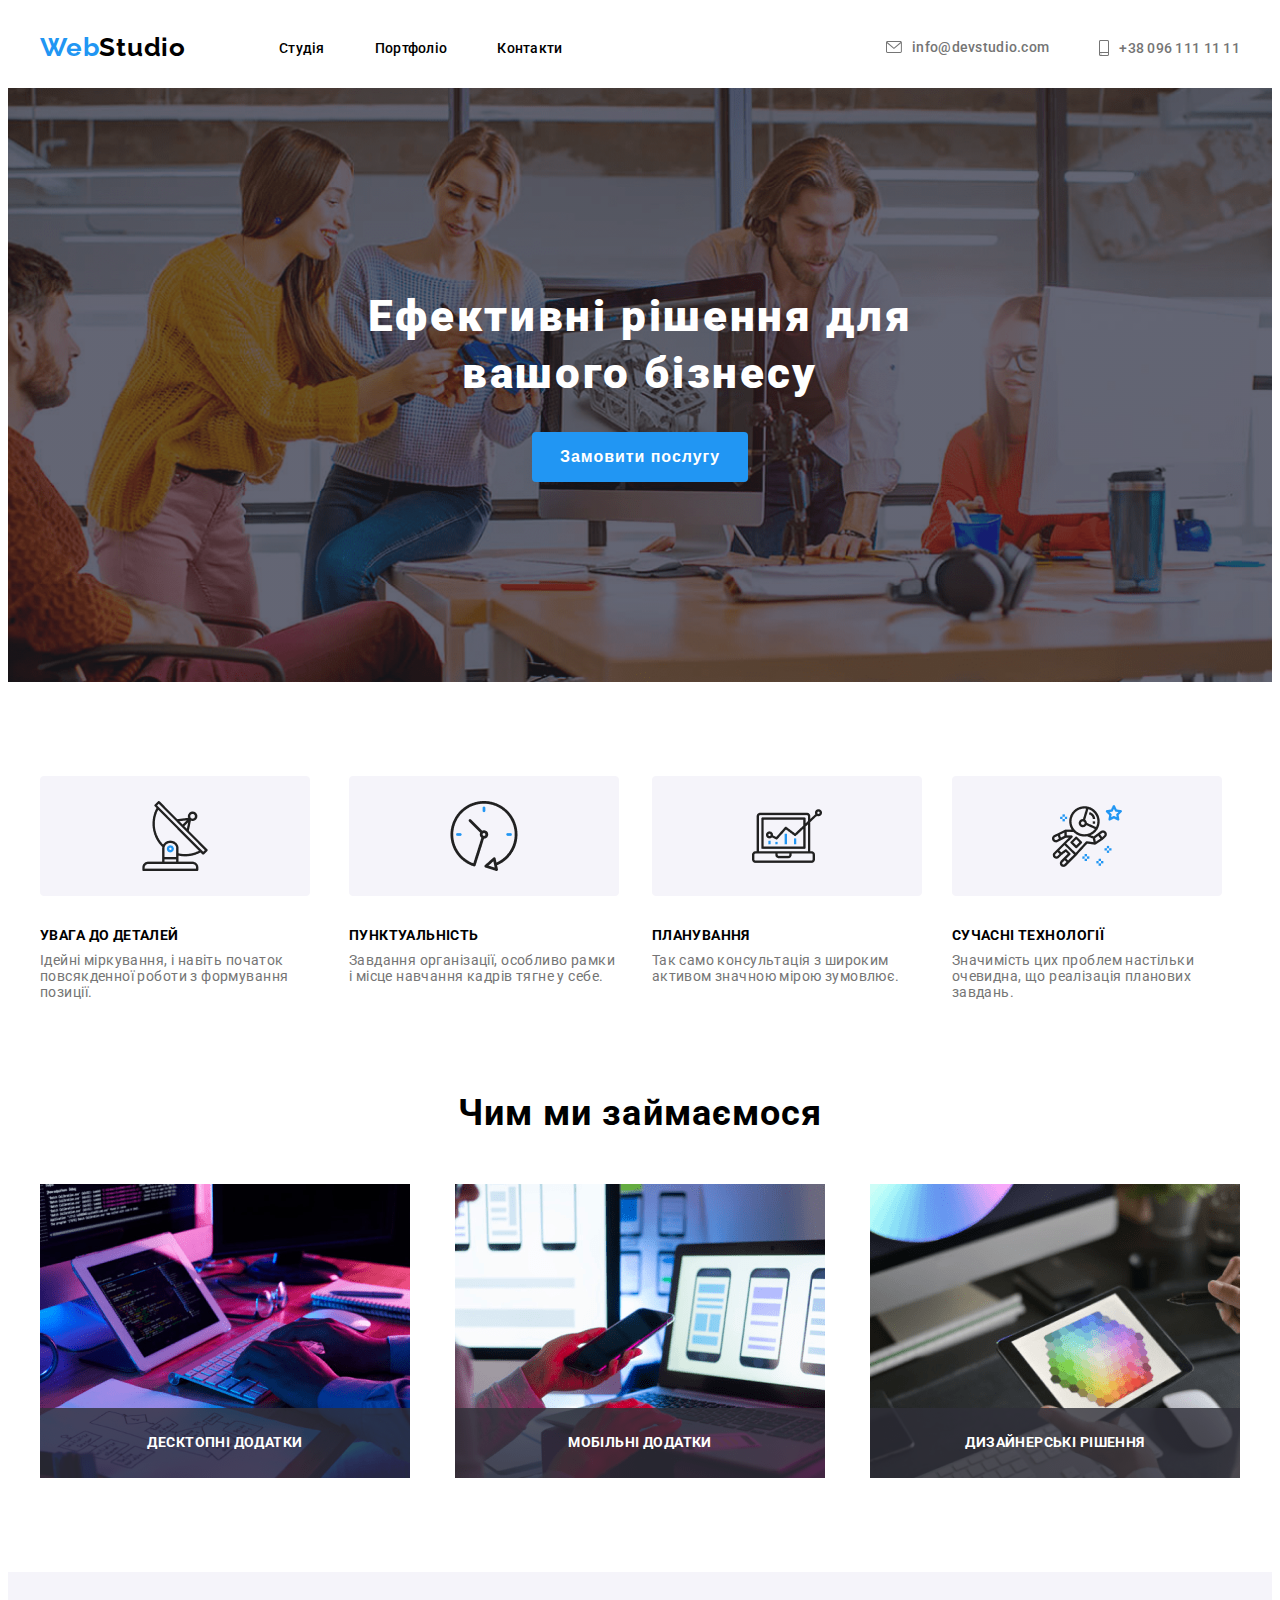
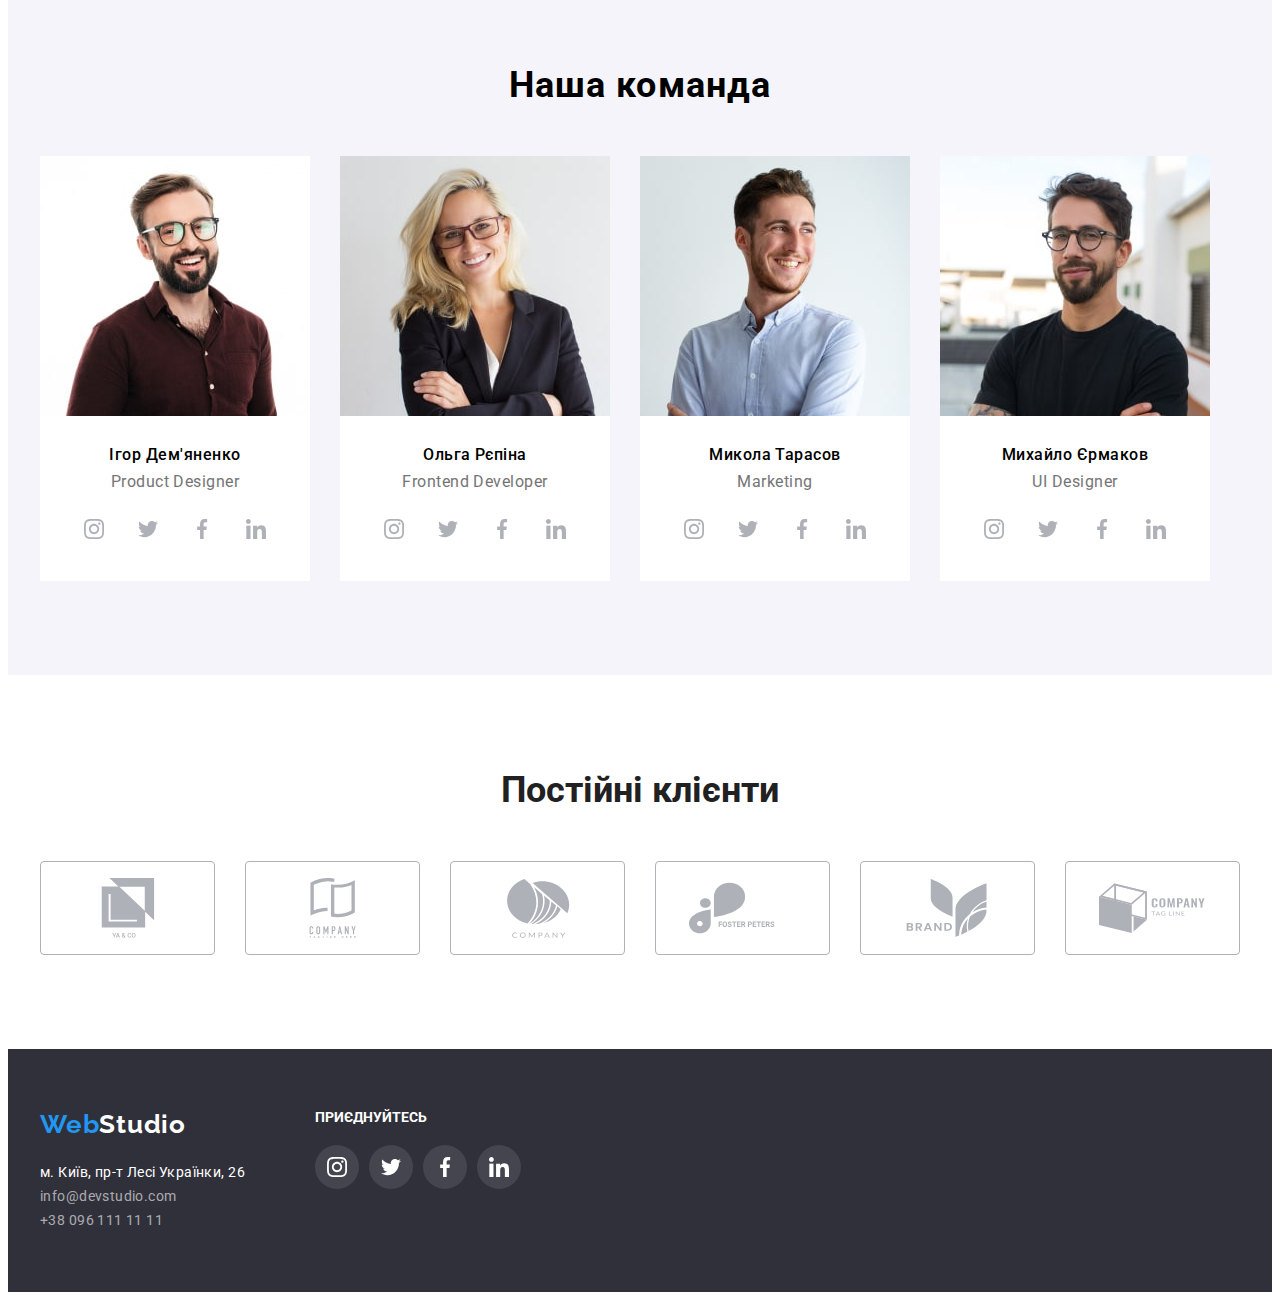
==== commit 4fef8f43: "push" ====
--- a/index.html
+++ b/index.html
@@ -106,11 +106,23 @@
             <div class="container">
                 <h3 class="section-work-title">Чим ми займаємося</h3>
                 <ul class="work-list">
-                    <li class="work-list-item"><img src="./imeges/box 1-min.png" alt="Зображення" class="work-list-img">
-                    </li>
-                    <li class="work-list-item"><img src="./imeges/box 2-min.png" alt="Зображення" class="work-list-img">
-                    </li>
-                    <li class="work-list-item"><img src="./imeges/box 3-min.png" alt="Зображення" class="work-list-img">
+                    <li class="work-list-item">
+                    <div class="work-list-item-div">
+                    <img src="./imeges/box 1-min.png" alt="Зображення" class="work-list-img">
+                    <p class="work-list-item-text">Десктопні додатки</p>
+                    </div>
+                    </li>
+                    <li class="work-list-item">
+                    <div class="work-list-item-div">
+                    <img src="./imeges/box 2-min.png" alt="Зображення" class="work-list-img">
+                    <p class="work-list-item-text">Мобільні додатки</p>
+                    </div>
+                    </li>
+                    <li class="work-list-item">
+                    <div class="work-list-item-div">
+                    <img src="./imeges/box 3-min.png" alt="Зображення" class="work-list-img">
+                    <p class="work-list-item-text">Дизайнерські рішення</p>
+                    </div>
                     </li>
                 </ul>
             </div>
--- a/css/style.css
+++ b/css/style.css
@@ -190,6 +190,28 @@
       text-align: center;
 }
 
+.work-list-item-div{
+   position: relative;
+}
+
+.work-list-item-text{
+   font-size: 14px;
+   font-weight: 700;
+   line-height: 1.1;
+   letter-spacing: 0.03em;
+   text-align: center;
+   text-transform: uppercase;
+   position: absolute;
+   bottom: 0;
+   color: white;
+   background-color: rgba(47, 48, 58, 0.8);
+   width: 100%;
+   height: 70px;
+   display: flex;
+   justify-content: center;
+   align-items: center;
+}
+
 .section-team {
    padding-top: 94px;
    padding-bottom: 94px;
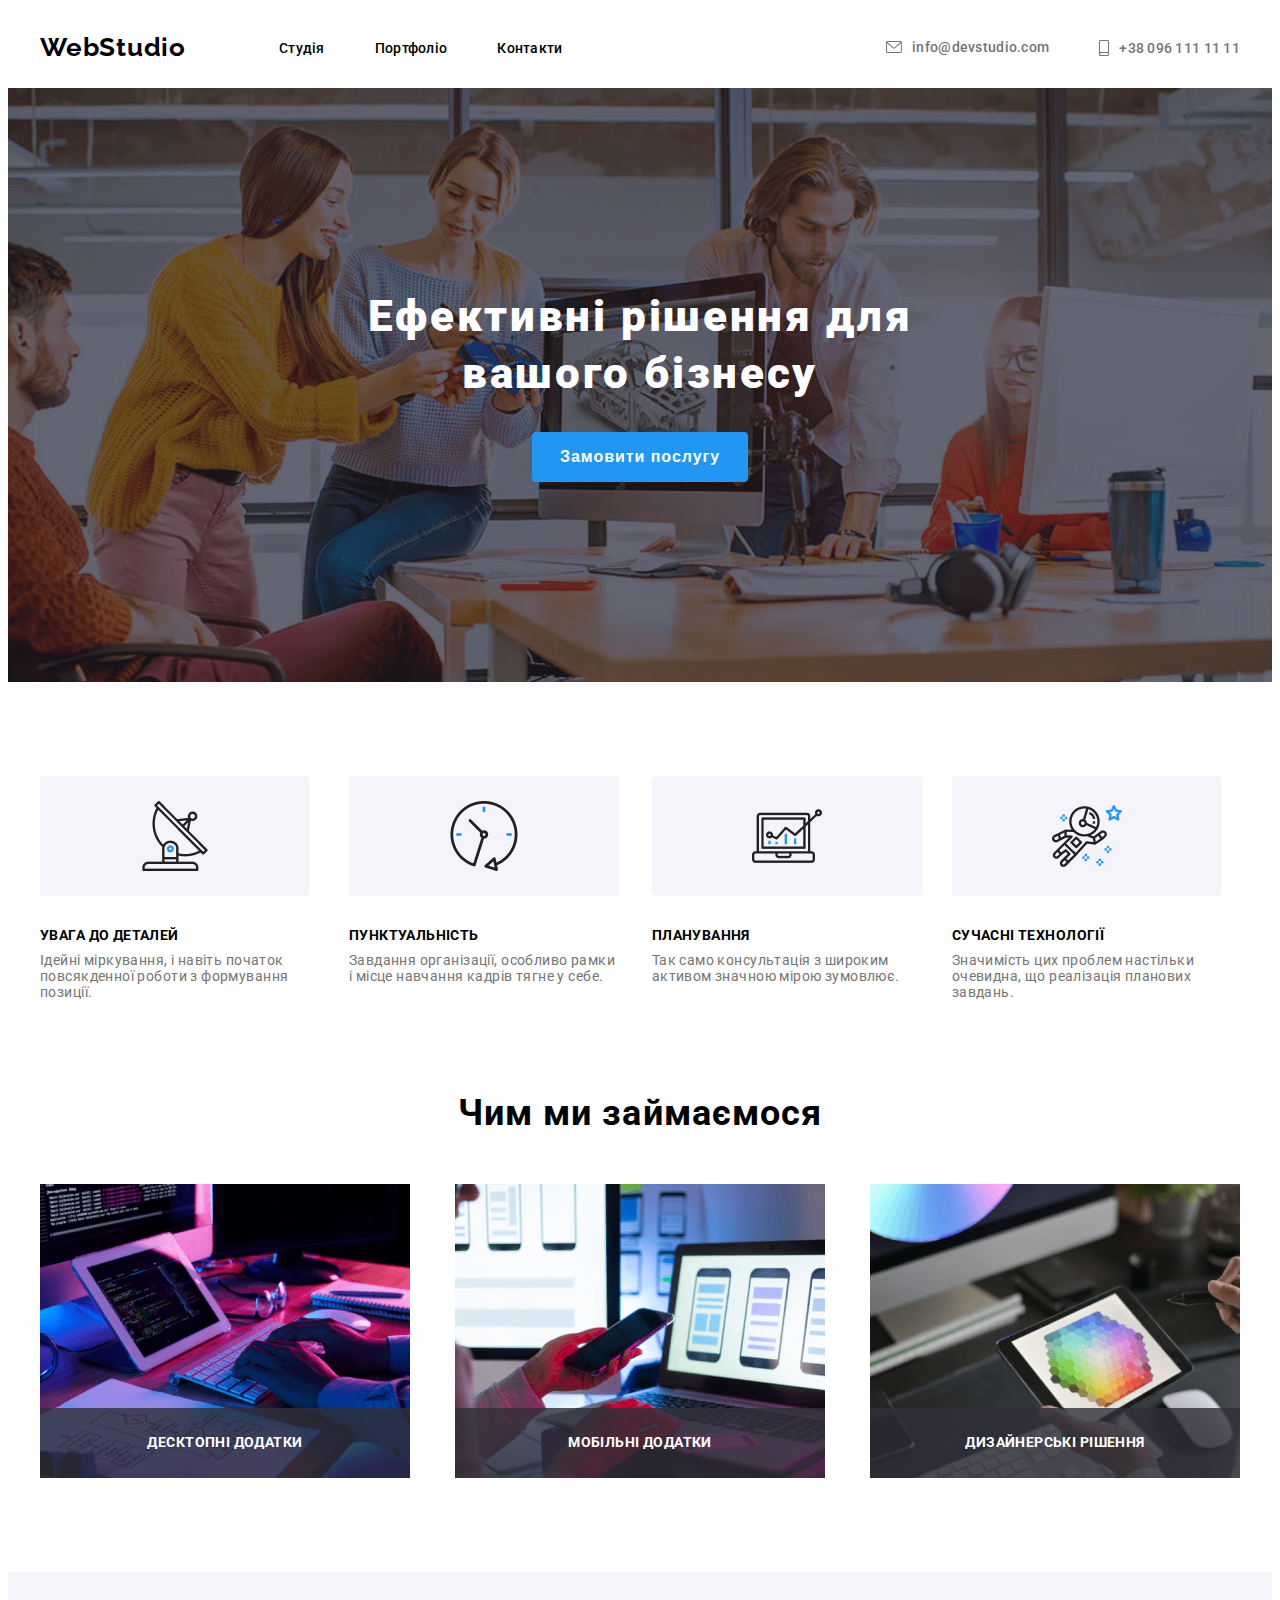
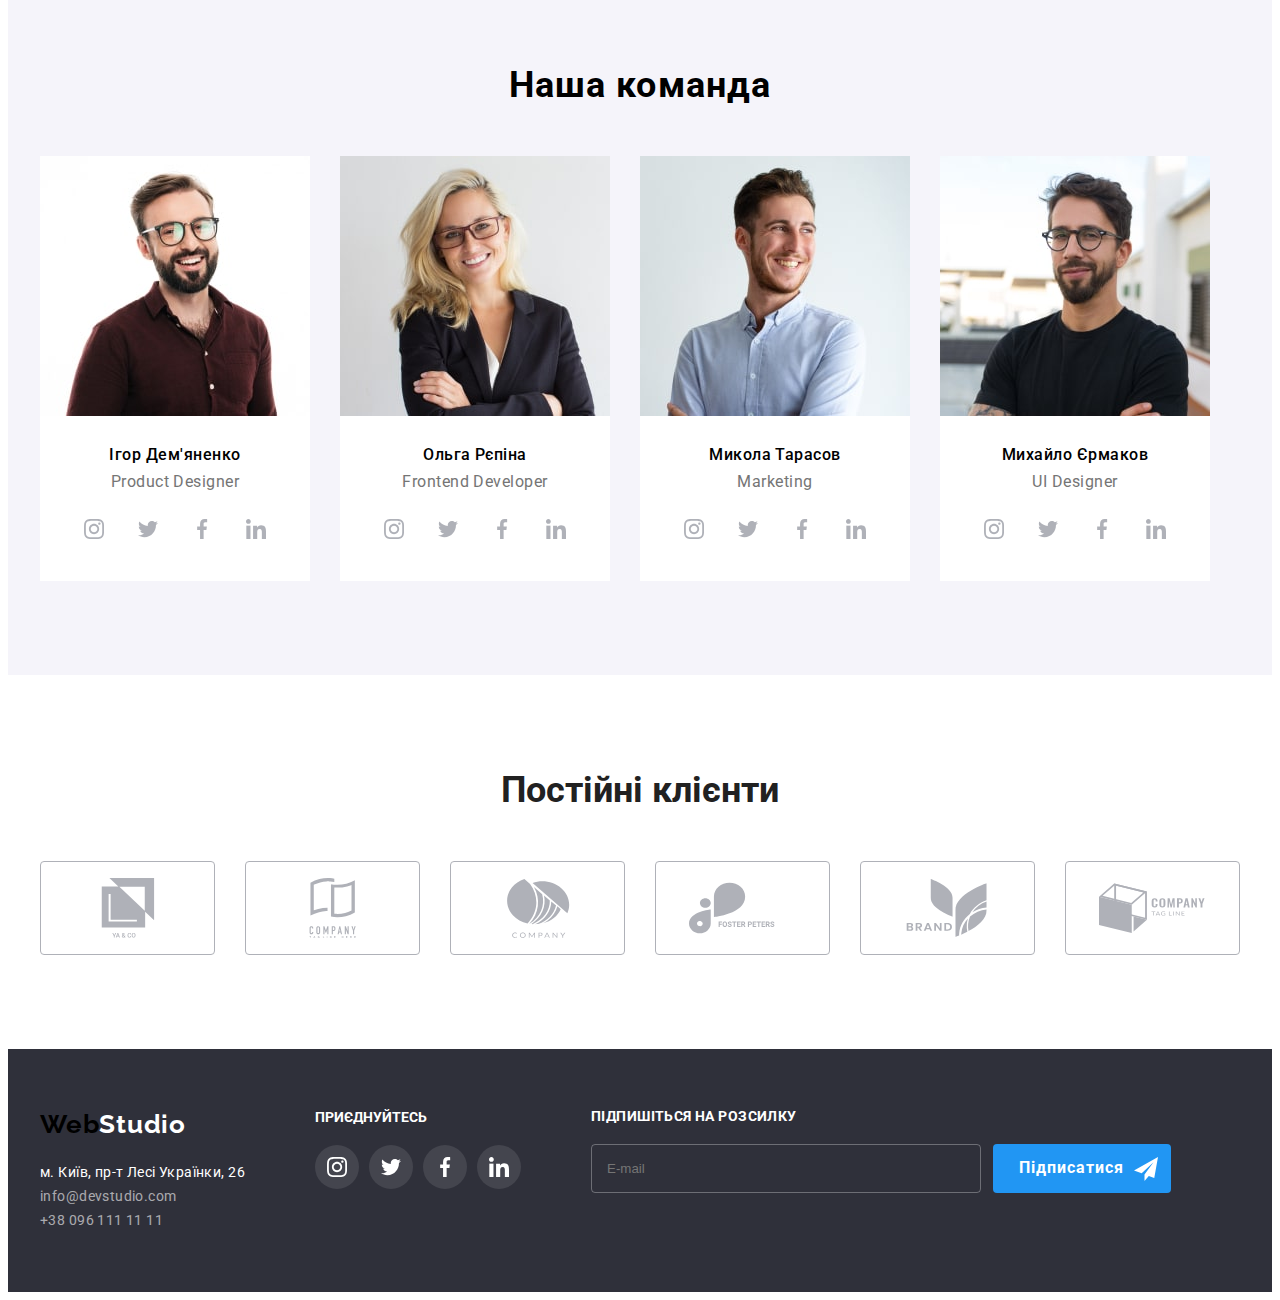
==== commit 0a6210b2: "push" ====
--- a/index.html
+++ b/index.html
@@ -30,7 +30,6 @@
                     <ul class="nav-list">
                         <li class="nav-list-item"><a href="./index.html" class="nav-list-link">Студія</a></li>
                         <li class="nav-list-item"><a href="./portfolio.html" class="nav-list-link">Портфоліо</a></li> 
-                        
                         <li class="nav-list-item"><a href="" class="nav-list-link">Контакти</a></li>
                     </ul>
                 </nav>
@@ -60,7 +59,7 @@
         <section class="section-hero">
             <div class="container">
                 <h1 class="section-hero-title">Ефективні рішення для вашого бізнесу</h1>
-                <button class="section-hero-btn">Замовити послугу</button>
+                <button class="section-hero-btn" data-modal-open>Замовити послугу</button>
             </div>
         </section>
         <!--Особливості-->
@@ -393,9 +392,75 @@
                     </li>
                 </ul>
             </div>
+            <div class="footer-form-div">
+                <h6 class="footer-form-title">Підпишіться на розсилку</h6>
+                <form action="" class="footer-form">
+                    <input class="footer-form-input" type="email" name="user-email" placeholder="E-mail">
+                <button class="footer-form-btn" type="submit">
+                    Підписатися
+                    <svg class="footer-form-svg" width="24" height="24">
+                        <use href="./symbol-defs.svg#icon-send"></use>
+                    </svg>
+                </button>
+                </form>
+            </div>
         </div>
     </div>
 </footer>
+<div class="backdrop is-hidden" data-modal> 
+    <div class="modal">
+        <p class="hero-modal-title">Залиште свої дані, ми вам передзвонимо</p>
+        <button class="hero-modal-btn-close" data-modal-close>
+            <a href="" class="modal-btn-close-link">
+                <svg class="modal-btn-close-svg" width="11" height="11">
+                    <use href="./symbol-defs.svg#icon-x"></use>
+                </svg>
+            </a>
+        </button>
+        <form action="" class="hero-modal-form">
+            <lable class="hero-modal-lb-name">
+                Ім'я
+            <span class="modal-lb-span">
+                <input type="text" class="input-name" minlength="3" maxlength="10" required>
+                <svg class="modal-lb-svg" width="12" height="12">
+                    <use href="./symbol-defs.svg#icon-person"></use>
+                </svg>
+            </span>
+            </lable>
+            <lable class="hero-modal-lb-tel">
+                Телефон
+            <span class="modal-lb-span">
+                <input type="text" class="input-tel" pattern="^380\d{9}$" maxlength="12" required>
+                <svg class="modal-lb-svg" width="13" height="13">
+                    <use href="./symbol-defs.svg#icon-phone"></use>
+                </svg>
+            </span>
+            </lable>
+            <lable class="hero-modal-lb-email">
+                Пошта
+            <span class="modal-lb-span">
+                <input type="text" class="input-email">
+                <svg class="modal-lb-svg" width="15" height="12">
+                    <use href="./symbol-defs.svg#icon-email"></use>
+                </svg>
+            </span>
+            </lable>
+            <lable class="hero-modal-lb-comment">
+                Кометрар
+                <textarea class="modal-textarea" name="user-messege"></textarea>
+            </lable>
+            <lable class="hero-modal-lb-check">
+                <input class="input-comment" type="checkbox" name="user-privacy" required>
+                <span class="modal-span-privacy">
+                    Погоджуюся з розсилкою та приймаю
+                    <a href="" class="modal-privacy-link">Умови договору</a>
+                </span>
+            </lable>
+            <button class="hero-modal-lb-btn" type="submit">Відправити</button>
+        </form>
+    </div>
+</div>
+<script src="./script.js"></script>
 </body>
 
 </html>--- a/css/style.css
+++ b/css/style.css
@@ -6,7 +6,7 @@
 :root {
    --main-white-color: rgba(255, 255, 255, 1);
    --menu-nav: rgba(33, 33, 33, 1);
-   --accent-color: rgba(33, 150, 243, 1);
+   --main-blue-color: rgba(33, 150, 243, 1);
    --main-text-color: rgba(0, 0, 0, 1);
    --second-text-color: rgba(117, 117, 117, 1);
    
@@ -101,13 +101,64 @@
    letter-spacing: 0.06em;
 }
 
-.hero-btn {
+.section-hero-btn {
    font-size: 16px;
    font-weight: 700;
    line-height: 1, 1;
    letter-spacing: 0.06em;
 }
 
+.backdrop {
+   position: fixed;
+   top: 0;
+   left: 0;
+   width: 100%;
+   height: 100%;
+   background-color: rgba(0, 0, 0, 0.5);
+}
+
+.modal {
+   position: absolute;
+   top: 50%;
+   left: 50%;
+   transform: translate(-50%, -50%);
+   max-width: 528px;
+   min-height: 300px;
+   padding: 40px;
+   background-color: skyblue;
+}
+      
+.backdrop.is-hidden {
+   opacity: 0;
+   pointer-events: none;
+}
+
+.section-hero-title{
+   font-size: 44px;
+   font-weight: 900;
+   line-height: 1.3;
+   letter-spacing: 0.06em;
+   text-align: center;
+   max-width: 696px;
+   margin: 0 auto;
+   color: var(--main-white-color);
+}
+
+.section-hero-btn{
+   width: 216px;
+   height: 50px;
+   border-radius: 4px;
+   background-color: var(--main-blue-color);
+   font-size: 16px;
+   font-weight: 700;
+   line-height: 1.8;
+   letter-spacing: 0.06em;
+   text-align: center;
+   color: var(--main-white-color);
+   display: block;
+   margin: 0 auto;
+   margin-top: 30px;
+}
 .features-list{
    display: flex;
    justify-content: center;
@@ -146,32 +197,7 @@
 
 
 
-.section-hero-title{
-      font-size: 44px;
-      font-weight: 900;
-      line-height: 1.3;
-      letter-spacing: 0.06em;
-      text-align: center;
-      max-width: 696px;
-      margin: 0 auto;
-      color: var(--main-white-color);
-}
-
-.section-hero-btn{
-   width: 216px;
-   height: 50px;
-   border-radius: 4px;
-   background-color: var(--accent-color);
-      font-size: 16px;
-      font-weight: 700;
-      line-height: 1.8;
-      letter-spacing: 0.06em;
-      text-align: center;
-      color: var(--main-white-color);
-      display: block;
-      margin: 0 auto;
-      margin-top: 30px;
-}
+
 
 .section-features {
    padding-top: 94px;
@@ -421,6 +447,171 @@
 .footer-wrap{
    display: flex;
    gap: 70px;
+}
+
+.footer-form-title {
+   font-size: 14px;
+   font-weight: 700;
+   line-height: 1.1;
+   letter-spacing: 0.03em;
+   text-transform: uppercase;
+   color: var(--main-white-color);
+   padding-bottom: 20px;
+}
+
+.footer-form {
+   display: flex;
+   gap: 12px;
+}
+
+.footer-form-input {
+   outline: none;
+}
+
+.footer-form-input {
+   background-color: inherit;
+   border: 1px solid rgba(255, 255, 255, 0.3);
+   border-radius: 4px;
+   padding: 15px;
+   width: 358px;
+   color: var(--main-white-color);
+}
+
+.footer-form-btn {
+   font-family: Roboto;
+   font-size: 16px;
+   font-weight: 700;
+   line-height: 1.8;
+   letter-spacing: 0.06em;
+   text-align: center;
+   color: var(--main-white-color);
+   background-color: var(--main-blue-color);
+   padding: 10px 13px 10px 26px;
+   display: flex;
+   align-items: center;
+   gap: 10px;
+   border-radius: 4px;
+}
+
+.footer-form-svg {
+   fill: var(--main-white-color);
+}
+
+.backdrop {
+   position: fixed;
+   top: 0;
+   left: 0;
+   width: 100%;
+   height: 100%;
+   background-color: rgba(0, 0, 0, 0.5);
+   opacity: 1;
+}
+
+.backdrop.is-hidden {
+   opacity: 0;
+   pointer-events: none;
+}
+
+.modal {
+   position: absolute;
+   top: 50%;
+   left: 50%;
+   min-width: 528px;
+   min-height: 581px;
+   background-color: var(--main-white-color);
+   padding: 40px;
+   transform: translate(-50%, -50%);
+   display: flex;
+   flex-direction: column;
+}
+
+.hero-modal-title{
+   font-family: Roboto;
+   font-size: 20px;
+   font-weight: 700;
+   line-height: 1.1;
+   letter-spacing: 0.03em;
+   text-align: center;
+   padding-bottom: 12px;
+}
+
+.hero-modal-btn-close{
+   position: absolute;
+   padding: 6px;
+   top: 14px;
+   right: 14px;
+}
+
+.hero-modal-form{
+   display: flex;
+   flex-direction: column;
+   gap: 10px;
+   font-size: 12px;
+   font-weight: 400;
+   line-height: 1.1;
+   letter-spacing: 0.01em;
+   color: var(--second-text-color);
+   padding-bottom: 4px;
+}
+
+.modal-lb-span{
+   position: relative;
+}
+
+.modal-lb-svg{
+   fill: currentColor;
+   position: absolute;
+   top: 0;
+   left: 12px;
+   color: var(--menu-nav);
+}
+
+.input-name, .input-tel, .input-email{
+   width: 100%;
+   height: 40px;
+   padding-left: 42px;
+   border-radius: 4px;
+   border: 1px solid rgba(33, 33, 33, 0.2);
+}
+
+.modal-textarea{
+   resize: none;
+   min-width: 448px;
+   min-height: 138px;
+   border: 1px solid rgba(33, 33, 33, 0.2);
+}
+
+.hero-modal-lb-check{
+   padding-bottom: 30px;
+}
+
+.input-tel,.input-email,.input-name,.input-comment,.modal-texarea:focus-within {
+   outline-color: var(--main-blue-color);
+}
+
+.modal-span-privacy {
+   font-size: 14px;
+   font-weight: 400;
+   line-height: 1.7;
+   letter-spacing: 0.03em;
+   padding-left: 8px;
+}
+
+.modal-privacy-link {
+   color: var(--main-blue-color);
+   border-bottom: 1px solid var(--main-blue-color);
+}
+
+.hero-modal-lb-btn {
+   font-size: 16px;
+   font-weight: 700;
+   line-height: 1.8;
+   letter-spacing: 0.06em;
+   color: var(--main-white-color);
+   background-color: var(--main-blue-color);
+   padding: 10px 52px;
+   display: block;
+   margin: 0 auto;
 }
 
 /* portfolio */
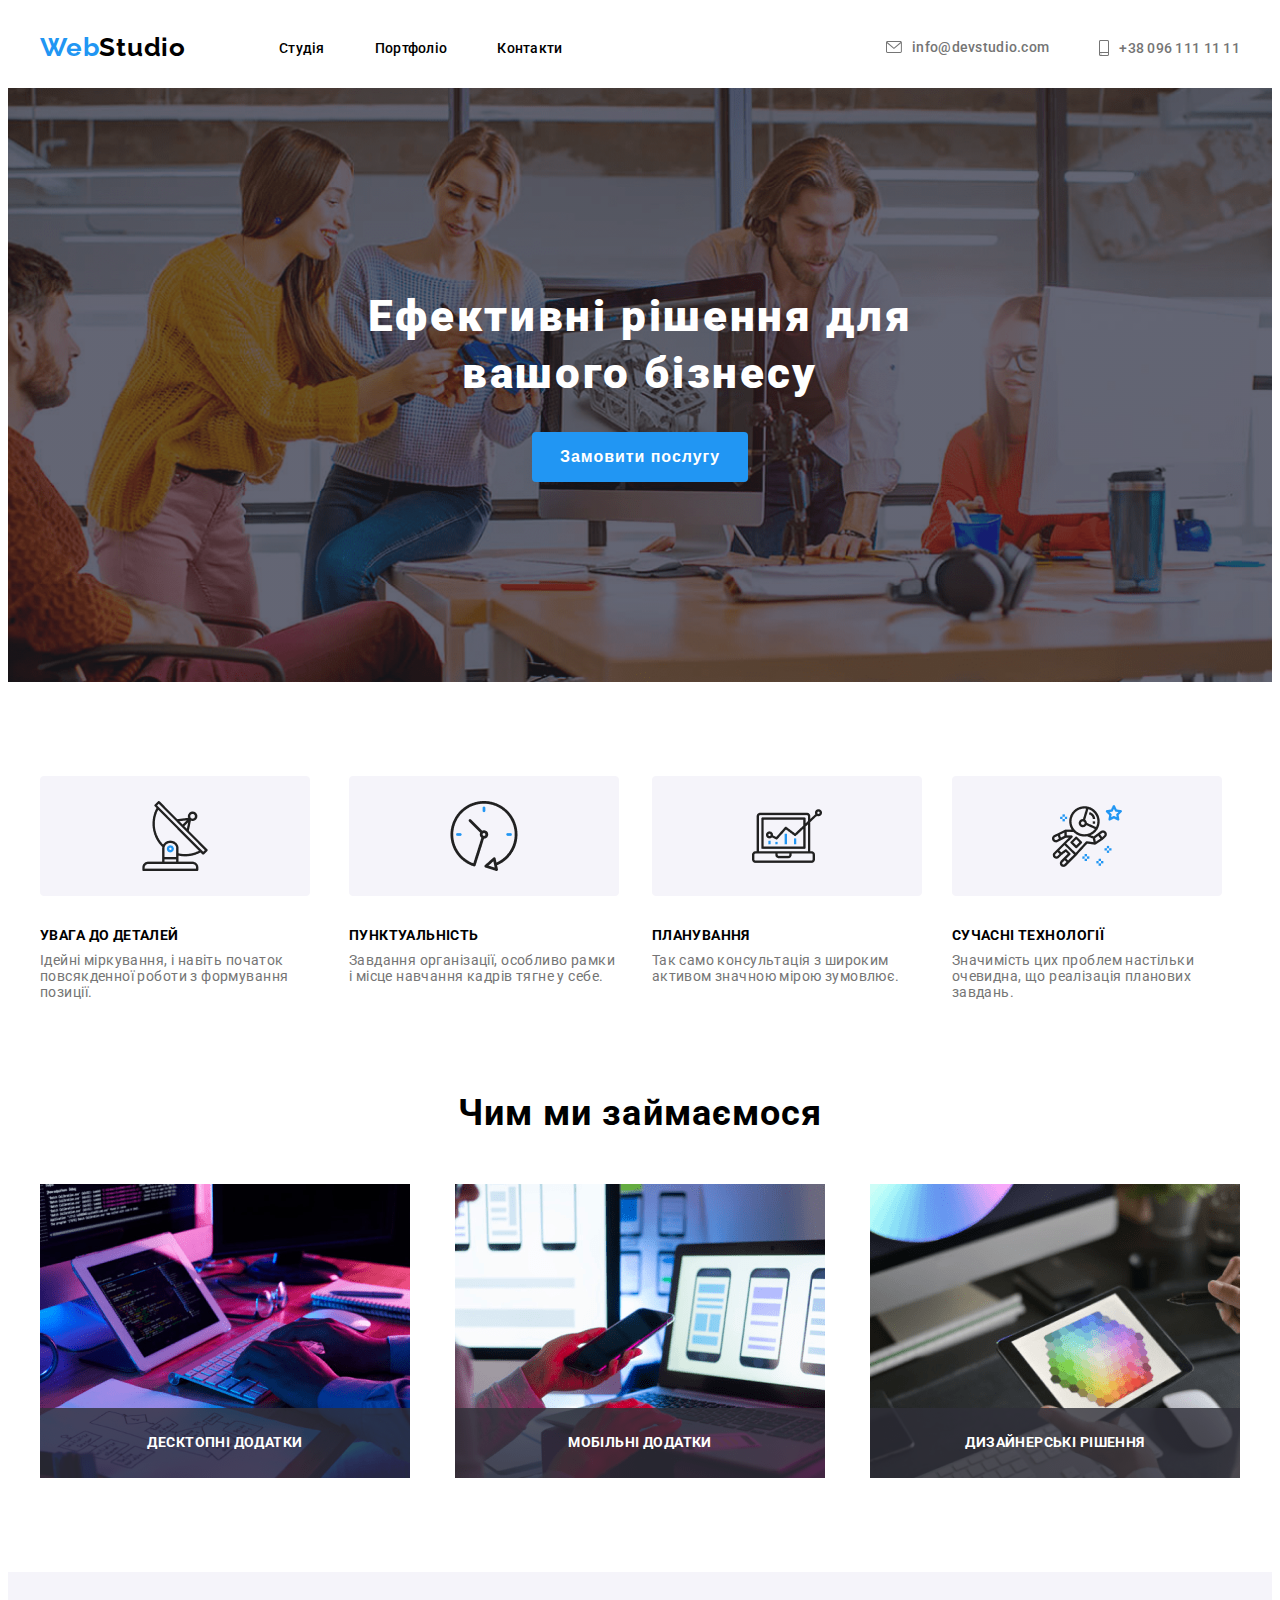
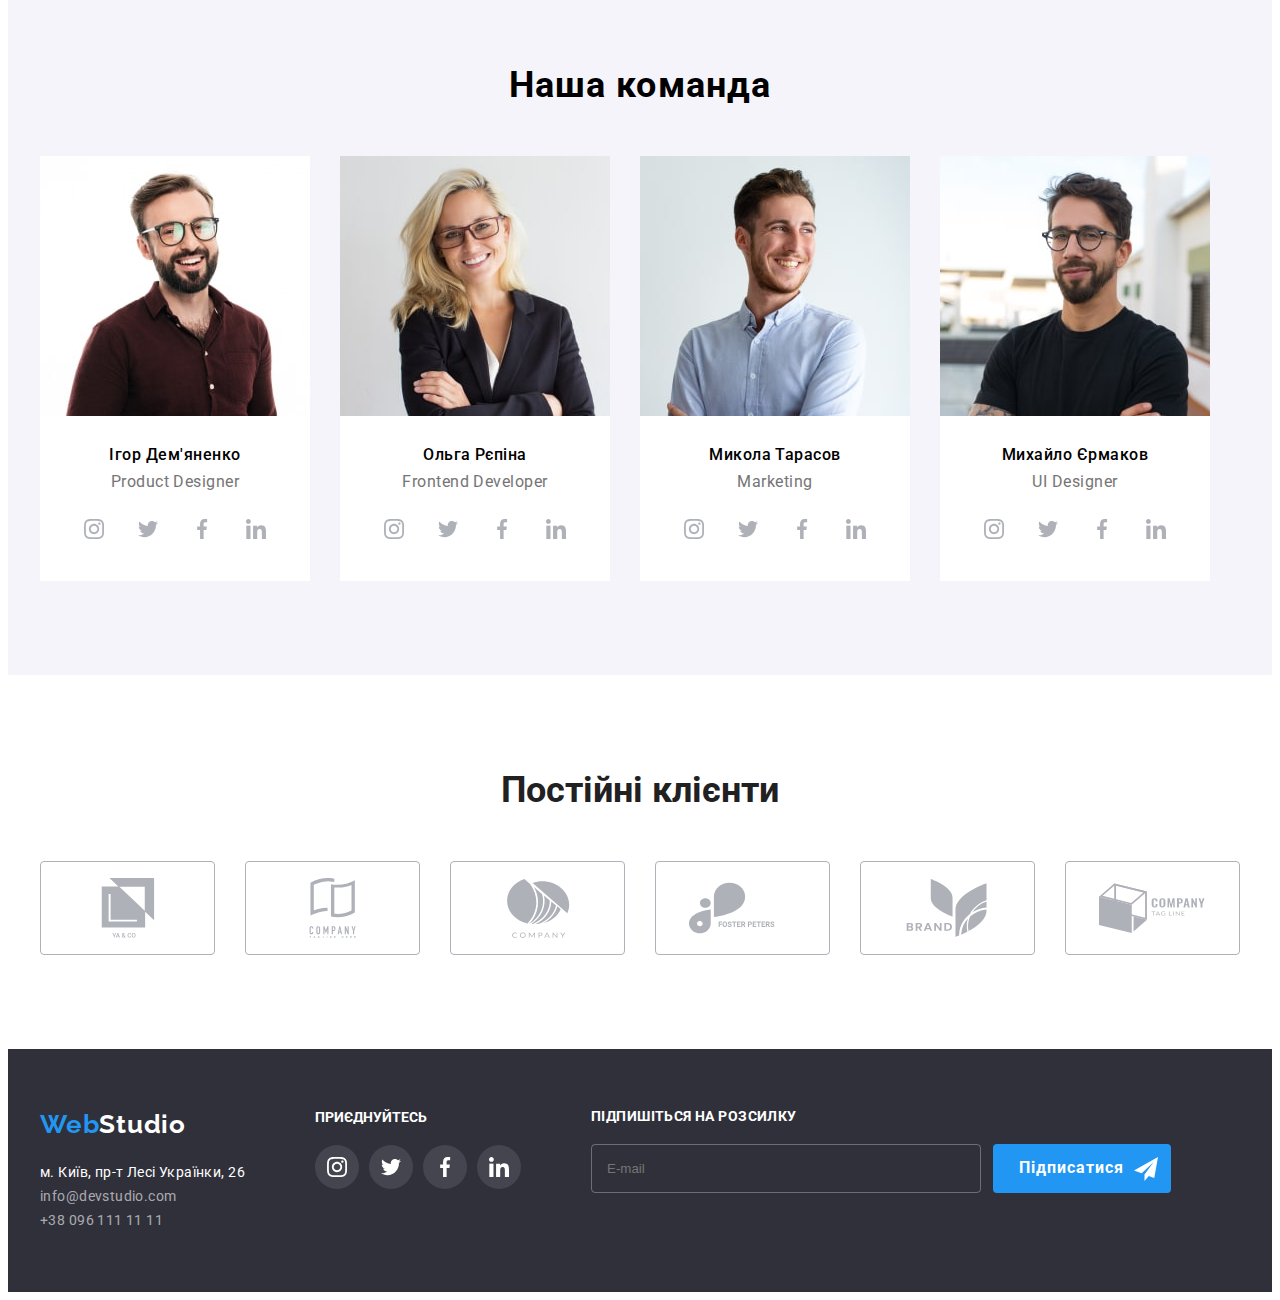
==== commit 67cf8845: "push" ====
--- a/index.html
+++ b/index.html
@@ -446,8 +446,8 @@
             </span>
             </lable>
             <lable class="hero-modal-lb-comment">
-                Кометрар
-                <textarea class="modal-textarea" name="user-messege"></textarea>
+                Коментар
+                <textarea class="modal-textarea" name="user-messege" placeholder="Введіть текст"></textarea>
             </lable>
             <lable class="hero-modal-lb-check">
                 <input class="input-comment" type="checkbox" name="user-privacy" required>
--- a/css/style.css
+++ b/css/style.css
@@ -29,7 +29,7 @@
    font-weight: 700;
    line-height: 1.2;
    letter-spacing: 0.03em;
-   color: var(--accent-color);
+   color: var(--main-blue-color);
 }
 
 .header-logo{
@@ -540,6 +540,15 @@
    padding: 6px;
    top: 14px;
    right: 14px;
+   width: 30px;
+   height: 30px;
+   border: 1px solid rgba(0, 0, 0, 0.1);
+   border-radius: 50px;
+   background-color: var(--main-white-color);
+}
+
+.hero-modal-btn-close:hover svg {
+   fill: var(--main-blue-color);
 }
 
 .hero-modal-form{
@@ -579,6 +588,12 @@
    min-width: 448px;
    min-height: 138px;
    border: 1px solid rgba(33, 33, 33, 0.2);
+   padding-left: 16px;
+   padding-top: 12px;
+}
+
+input:focus+svg {
+   fill: var(--main-blue-color);
 }
 
 .hero-modal-lb-check{
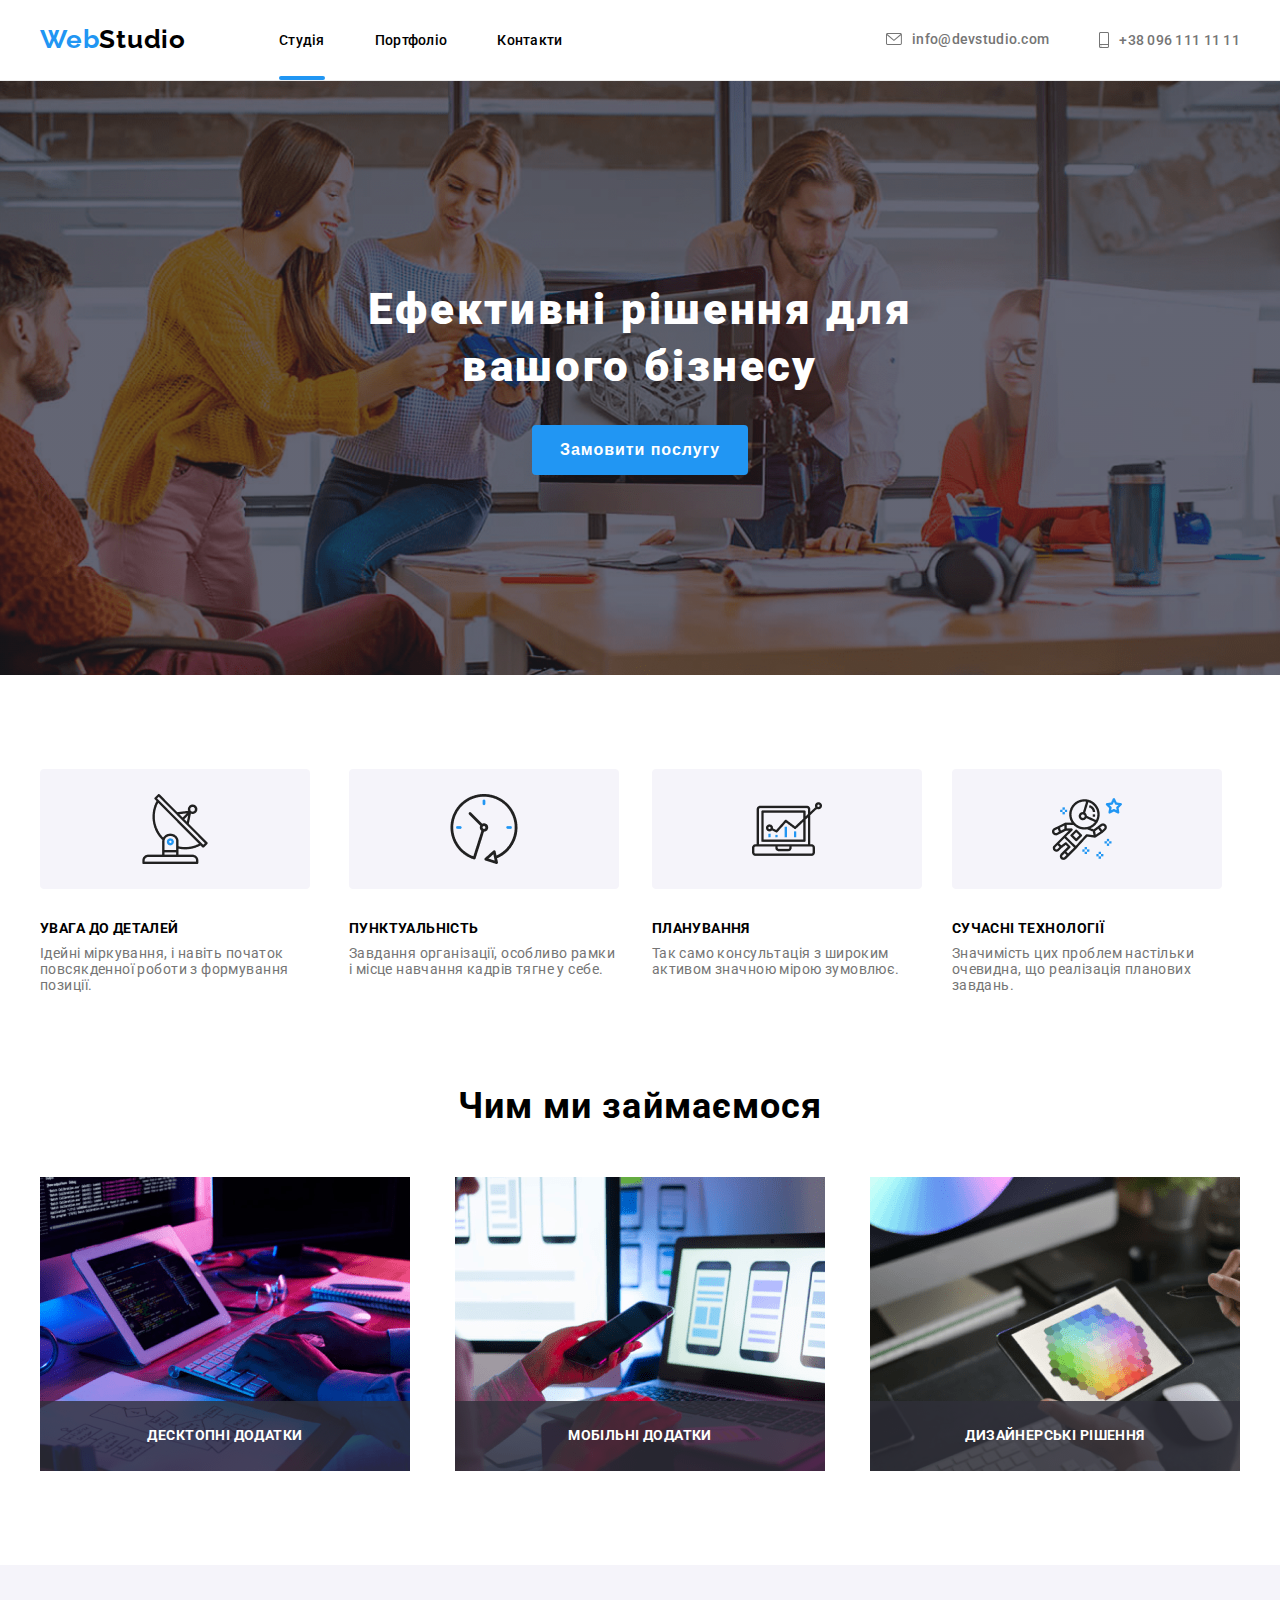
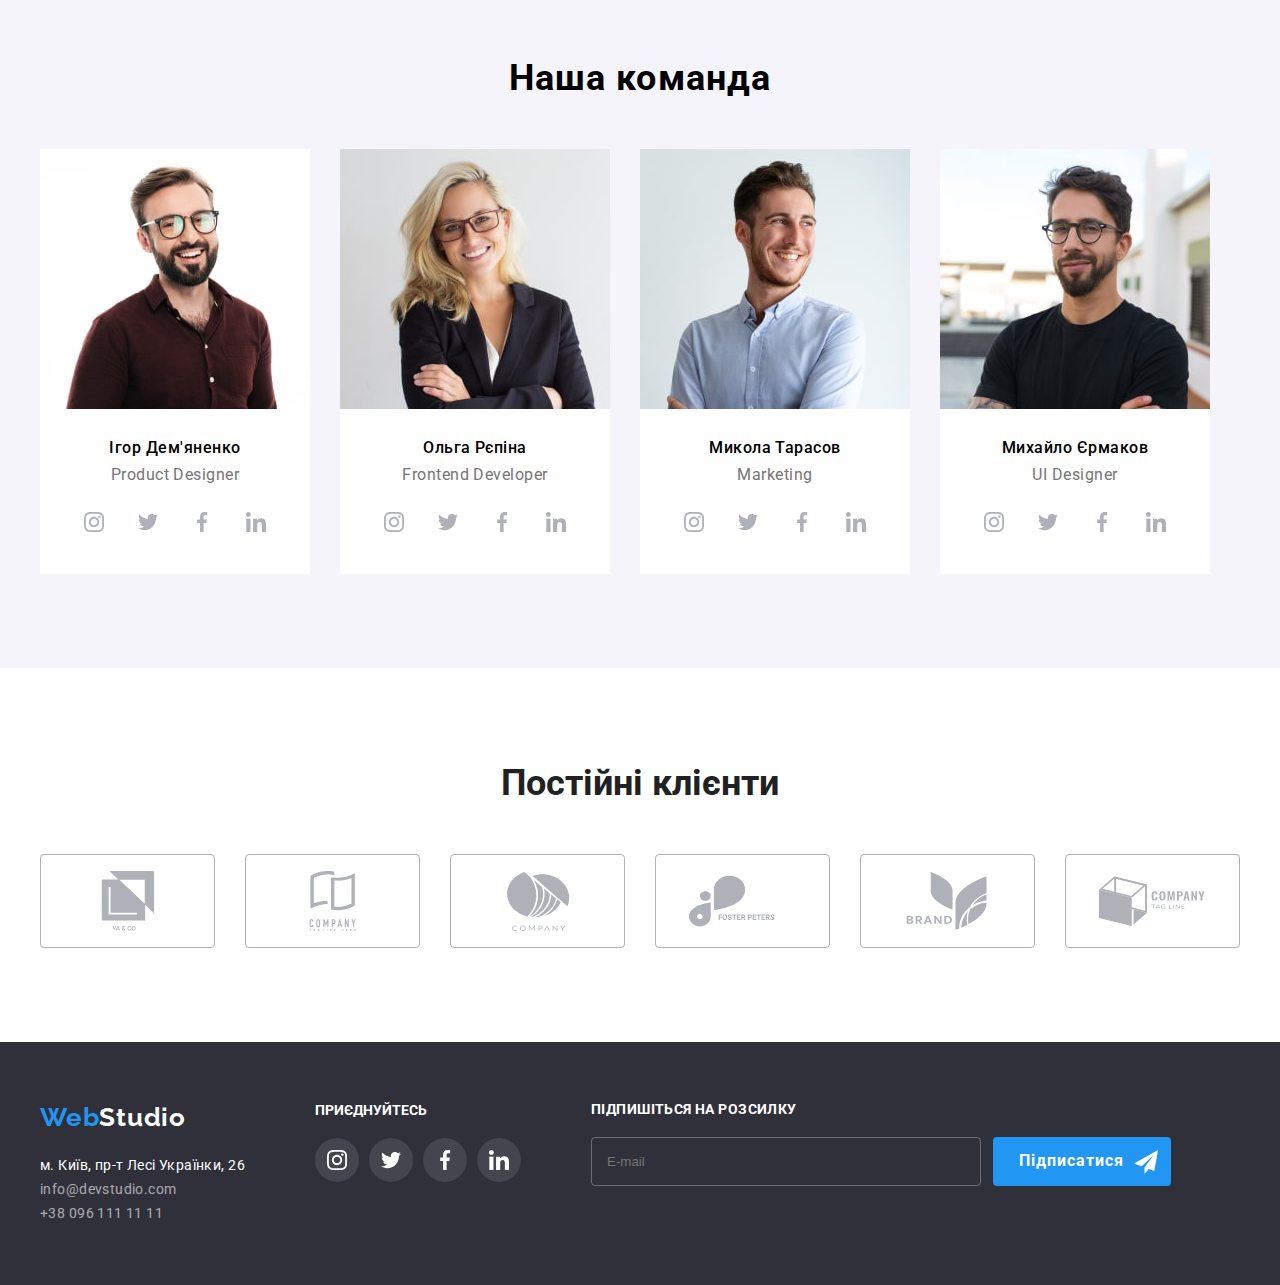
==== commit 02c77cb3: "push" ====
--- a/index.html
+++ b/index.html
@@ -28,7 +28,7 @@
                 <!--Навігація-->
                 <nav class="nav">
                     <ul class="nav-list">
-                        <li class="nav-list-item"><a href="./index.html" class="nav-list-link">Студія</a></li>
+                        <li class="nav-list-item"><a href="./index.html" class="nav-list-link curent">Студія</a></li>
                         <li class="nav-list-item"><a href="./portfolio.html" class="nav-list-link">Портфоліо</a></li> 
                         <li class="nav-list-item"><a href="" class="nav-list-link">Контакти</a></li>
                     </ul>
--- a/css/style.css
+++ b/css/style.css
@@ -1,6 +1,7 @@
 body {
    font-family: Roboto;
    font-size: 14px;
+   margin: 0 auto;
 }
 
 :root {
@@ -16,6 +17,12 @@
    --portfolio-line: rgba(236, 236, 236, 1);
 }
 
+:root {
+   --animate-duration: 1s;
+   --animate-delay: 1s;
+   --animate-repeat: 1;
+}
+
 .container {
    width: 1200px;
    padding-left: 15px;
@@ -32,6 +39,10 @@
    color: var(--main-blue-color);
 }
 
+.header{
+   border-bottom: 1px solid var(--portfolio-line);
+}
+
 .header-logo{
    color: var(--main-text-color);
 }
@@ -67,7 +78,22 @@
    line-height: 1;
    letter-spacing: 0.02em;
    color: var(--main-text-color);
-}
+   position: relative;
+}
+
+.curent::after{
+   position: absolute;
+   content: "";
+   display: inline-block;
+   background-color: var(--main-blue-color);
+   width: 100%;
+   height: 4px;
+   border-radius: 2px;
+   top: 44px;
+   left: 0;
+}
+
+
 
 .contacts-list-link {
    font-weight: 500;
@@ -629,6 +655,10 @@
    margin: 0 auto;
 }
 
+.hero-modal-lb-check:hover .input-comment{
+   color: var(--main-blue-color);
+}
+
 /* portfolio */
 
 .section-portfolio{
@@ -644,22 +674,24 @@
 }
 
 .filters-list-item{
-      font-size: 16px;
-      font-weight: 500;
-      line-height: 1;
-      letter-spacing: 0.03em;
-      text-align: center;
+   font-size: 16px;
+   font-weight: 500;
+   line-height: 1;
+   letter-spacing: 0.03em;
+   text-align: center;
 }
 
 .filters-list-btn{
-      font-size: 16px;
-      font-weight: 500;
-      line-height: 1;
-      letter-spacing: 0.03em;
-      text-align: center;
-      padding: 6px 22px;
-      background-color: var(--team-background-color);
-      color: var(--menu-nav);
+   font-size: 16px;
+   font-weight: 500;
+   line-height: 1;
+   letter-spacing: 0.03em;
+   text-align: center;
+   padding: 6px 22px;
+   background-color: var(--team-background-color);
+   color: var(--menu-nav);
+   padding: 6px 22px;
+   border-radius: 4px;
 }
 
 .filters-list-btn:hover{
@@ -676,25 +708,57 @@
 .portfolio-list-item{
    border: 1px solid rgba(238, 238, 238, 1);
    width: calc((100% - 60px)/3);
+   outline: 1px solid var(--white-main-color);
+   /* box-sizing: content-box; */
+   position: relative;
+   text-decoration: none;
+   color: inherit;
 }
 
 .portfolio-list-title{
-      font-size: 18px;
-      font-weight: 700;
-      line-height: 2;
-      letter-spacing: 0.06em;
-      margin-bottom: 4px;
+   font-size: 18px;
+   font-weight: 700;
+   line-height: 2;
+   letter-spacing: 0.06em;
+   margin-bottom: 4px;
+   color: var(--menu-nav);
 }
 
 .portfolio-list-text{
-      font-size: 16px;
-      font-weight: 400;
-      line-height: 1;
-      letter-spacing: 0.03em;
-}
-
-.portfolio-list-div{
+   font-size: 16px;
+   font-weight: 400;
+   line-height: 1.8;
+   letter-spacing: 0.03em;
+}
+
+.portfolio-list-link:hover .portfolio-list-subtext{
+   transform: translateY(0);
+}
+
+.portfolio-list-move{
    padding: 20px 24px;
+}
+
+.img-wrap{
+   position: relative;
+   overflow: hidden; 
+}
+
+.portfolio-list-subtext{
+   position: absolute;
+   top: 0;
+   padding-left: 24px;
+   padding-right: 24px;
+   padding-top: 63px;
+   font-size: 18px;
+   font-weight: 400;
+   line-height: 28px;
+   letter-spacing: 0.03em;
+   color: var(--main-white-color);
+   background-color: rgba(33, 150, 243, 0.9);
+   height: 100%;
+   transform: translateY(100%);
+   transition: 250ms cubic-bezier(0.4, 0, 0.2, 1);
 }
 
 .antena::before{
